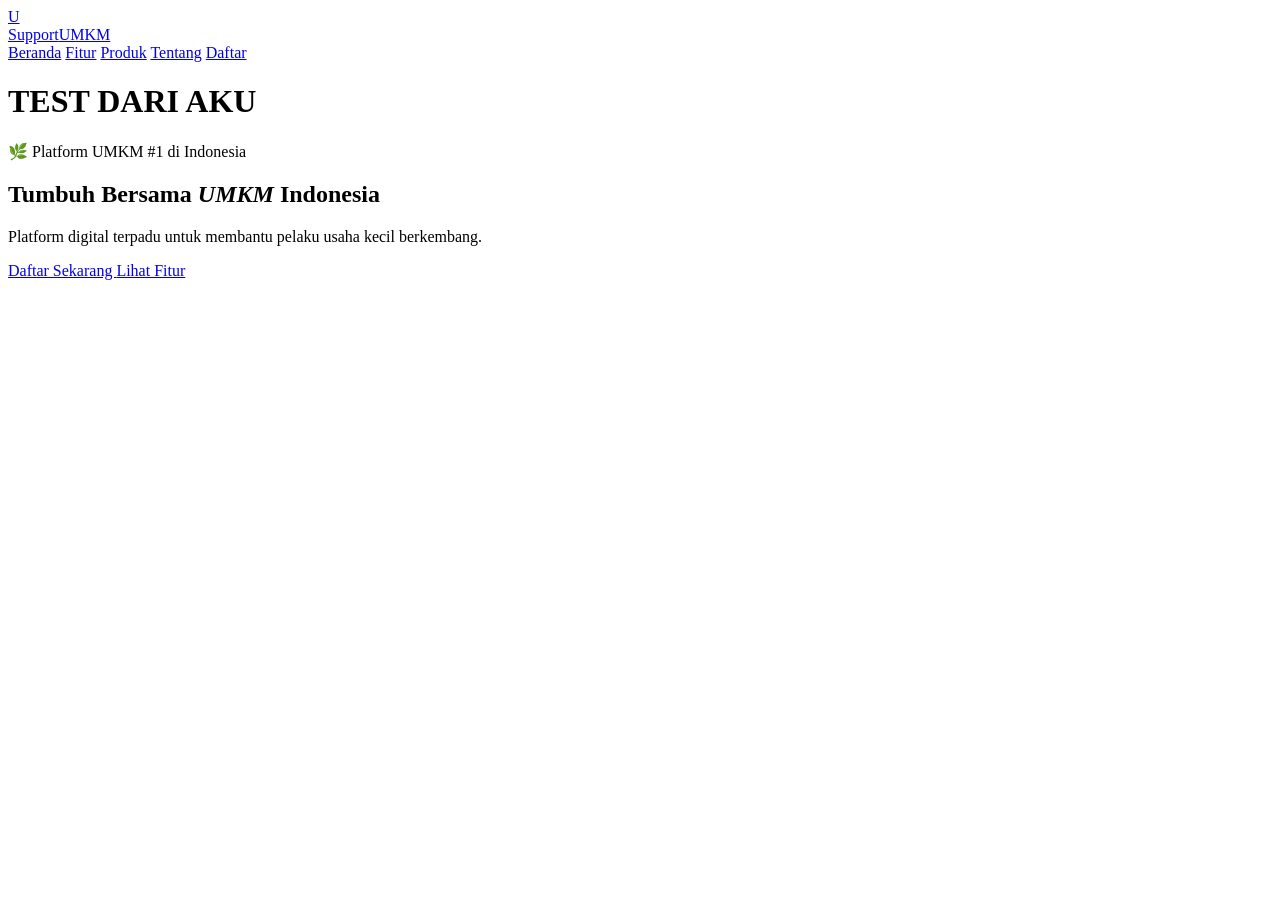
==== index.html @ 0aa4bec4 "Update halaman beranda" ====
<!DOCTYPE html>
<html lang="id">
<head>
  <meta charset="UTF-8">
  <meta name="viewport" content="width=device-width, initial-scale=1.0">
  <title>Support UMKM</title>

  <link rel="stylesheet" href="style.css">
</head>
<body>

<header id="header">
  <a href="index.html" class="logo">
    <div class="logo-mark">U</div>
    <span class="logo-text">Support<span>UMKM</span></span>
  </a>

  <nav>
    <a href="index.html">Beranda</a>
    <a href="fitur.html">Fitur</a>
    <a href="produk.html">Produk</a>
    <a href="tentang.html">Tentang</a>
    <a href="daftar.html" class="nav-cta">Daftar</a>
  </nav>
</header>
<h1>TEST DARI AKU</h1>
<section class="hero">
  <div class="hero-content">
    <div class="hero-badge">🌿 Platform UMKM #1 di Indonesia</div>

    <h1>Tumbuh Bersama <em>UMKM</em> Indonesia</h1>

    <p>
      Platform digital terpadu untuk membantu pelaku usaha kecil berkembang.
    </p>

    <div class="hero-actions">
      <a href="daftar.html" class="btn-primary">
        Daftar Sekarang
      </a>

      <a href="fitur.html" class="btn-secondary">
        Lihat Fitur
      </a>
    </div>
  </div>
</section>

<script src="script.js"></script>
</body>
</html>
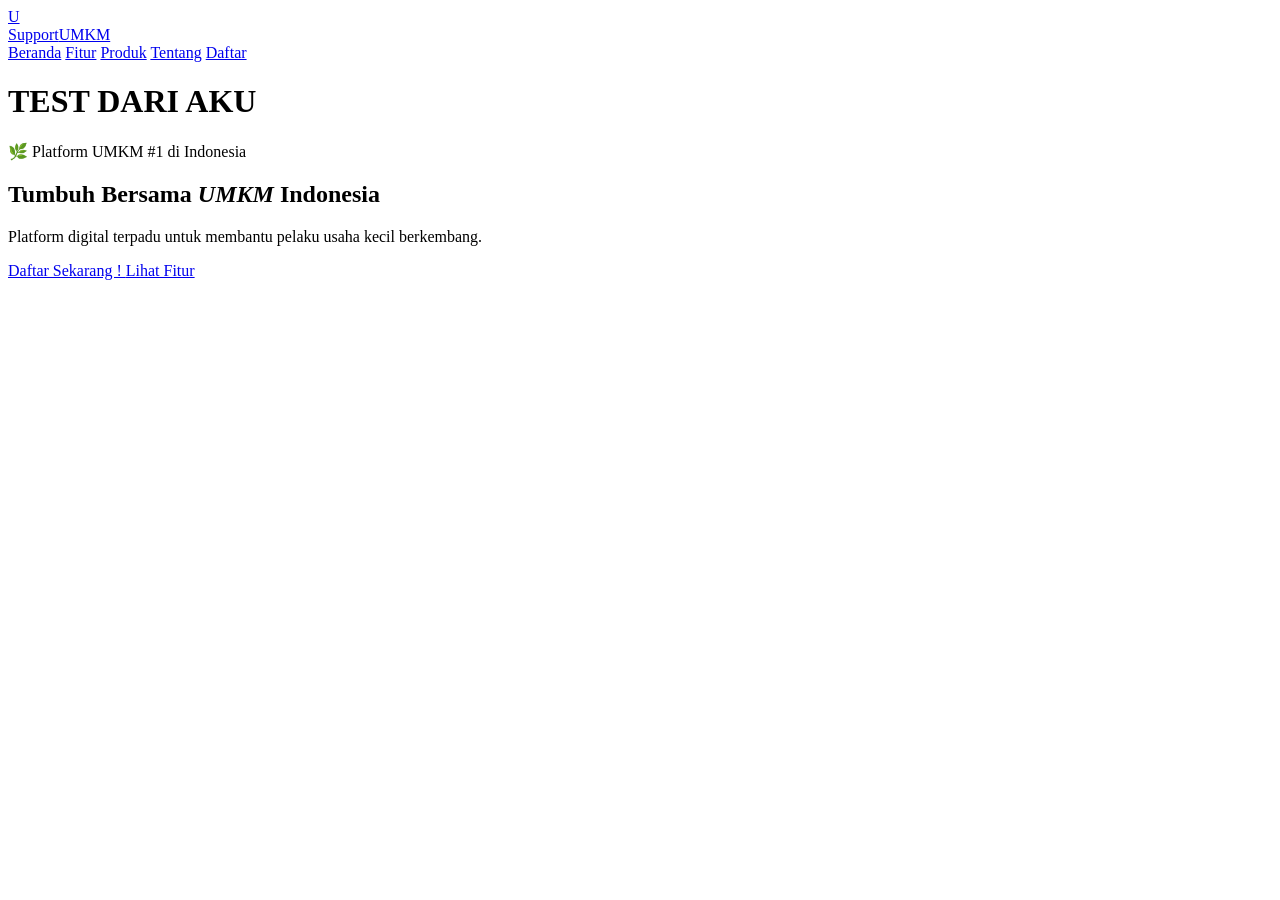
==== commit 9c729af3: "cuq" ====
--- a/index.html
+++ b/index.html
@@ -36,7 +36,7 @@
 
     <div class="hero-actions">
       <a href="daftar.html" class="btn-primary">
-        Daftar Sekarang
+        Daftar Sekarang !
       </a>
 
       <a href="fitur.html" class="btn-secondary">
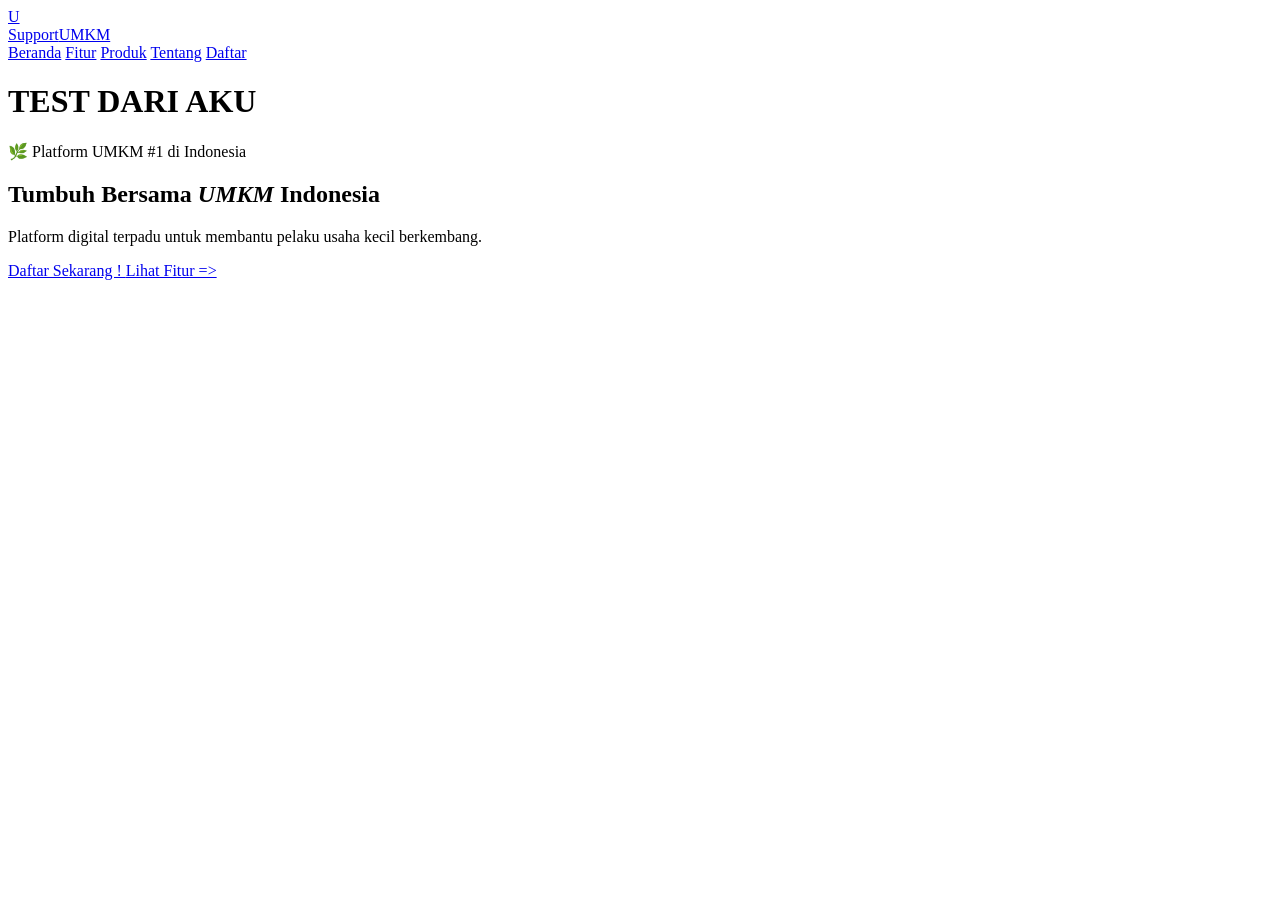
==== commit 3fe945c5: "cuqi" ====
--- a/index.html
+++ b/index.html
@@ -40,7 +40,7 @@
       </a>
 
       <a href="fitur.html" class="btn-secondary">
-        Lihat Fitur
+        Lihat Fitur =>
       </a>
     </div>
   </div>
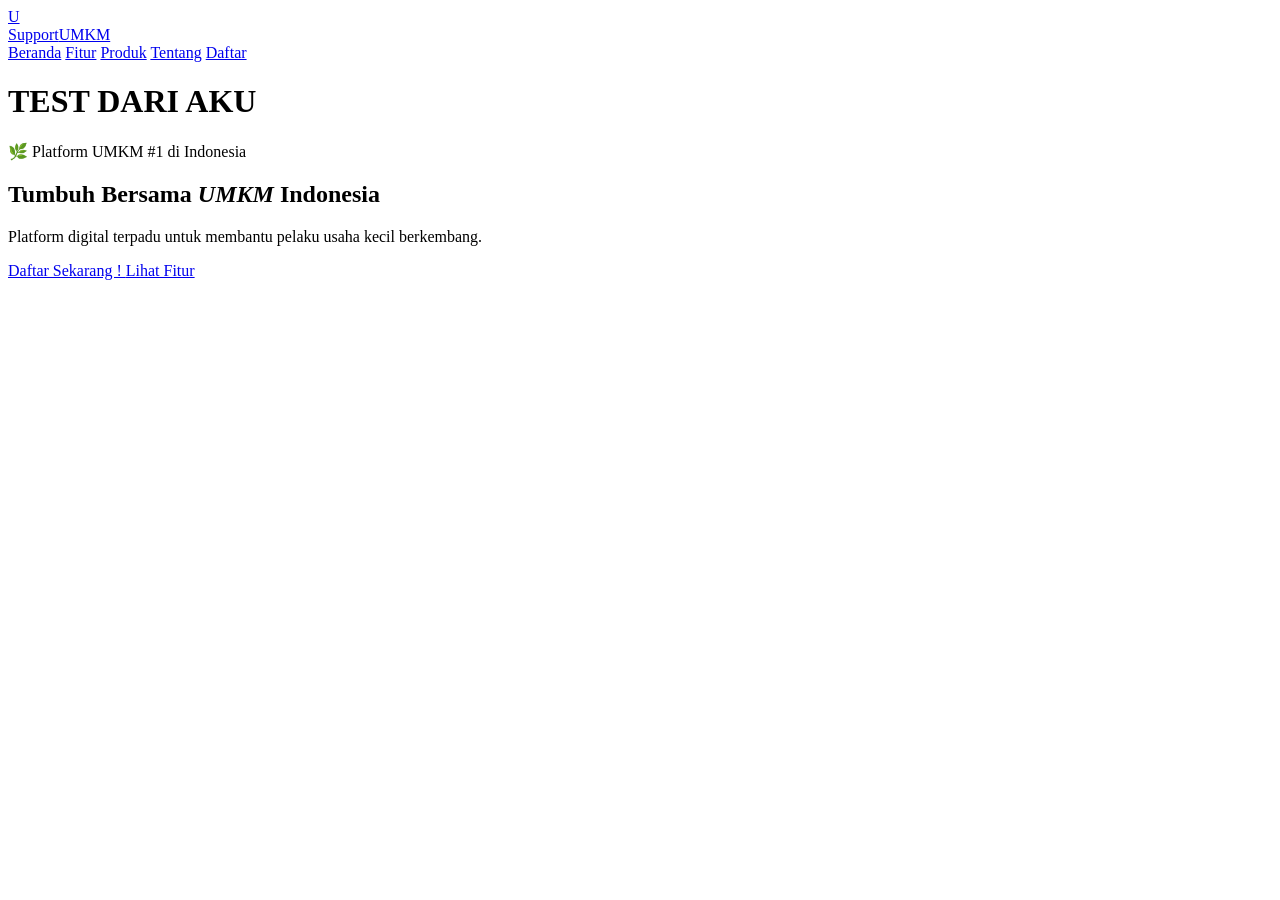
==== commit 2f3b6c50: "cuqi" ====
--- a/index.html
+++ b/index.html
@@ -40,7 +40,7 @@
       </a>
 
       <a href="fitur.html" class="btn-secondary">
-        Lihat Fitur =>
+        Lihat Fitur
       </a>
     </div>
   </div>
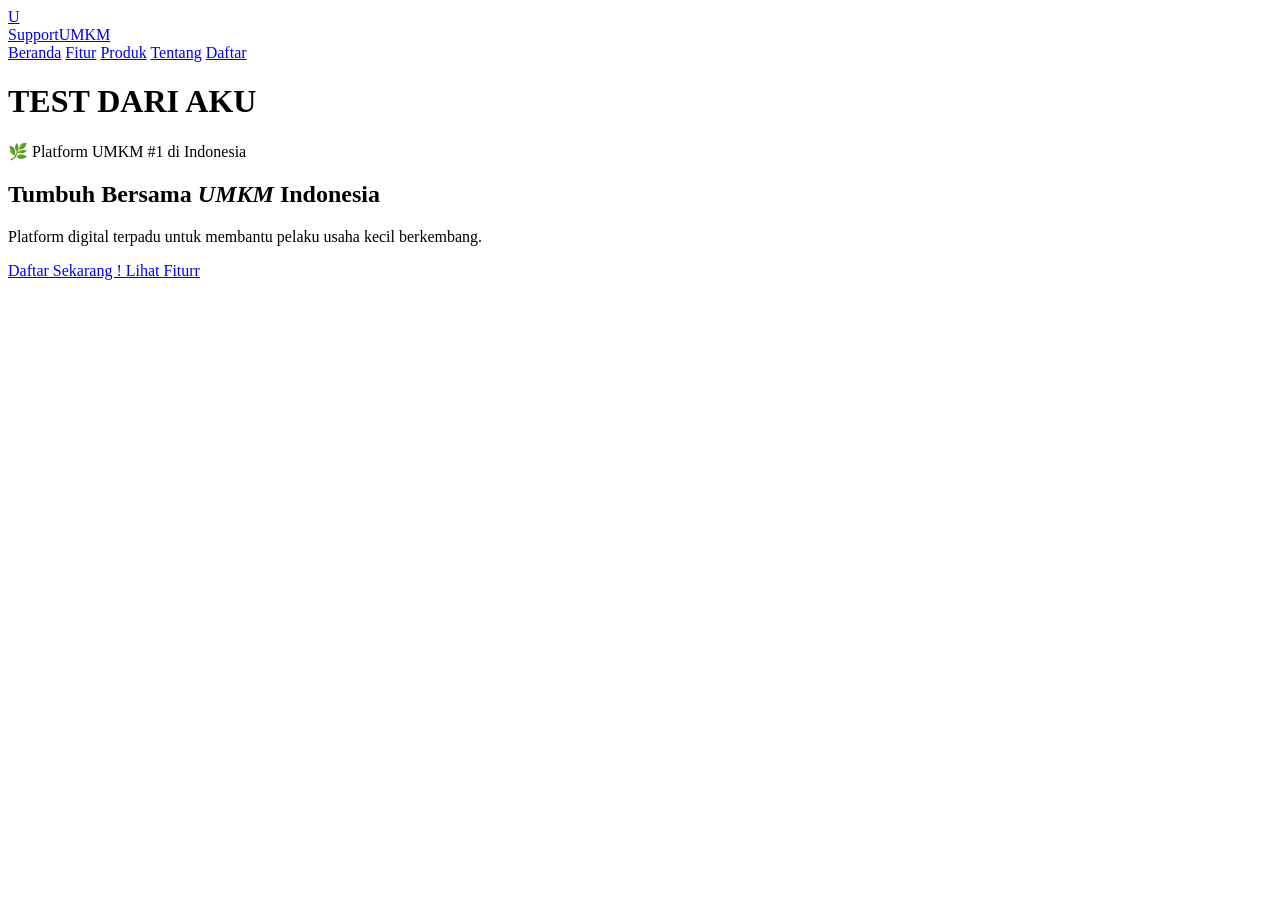
==== commit 3a3663fe: "we" ====
--- a/index.html
+++ b/index.html
@@ -40,7 +40,7 @@
       </a>
 
       <a href="fitur.html" class="btn-secondary">
-        Lihat Fitur
+        Lihat Fiturr
       </a>
     </div>
   </div>
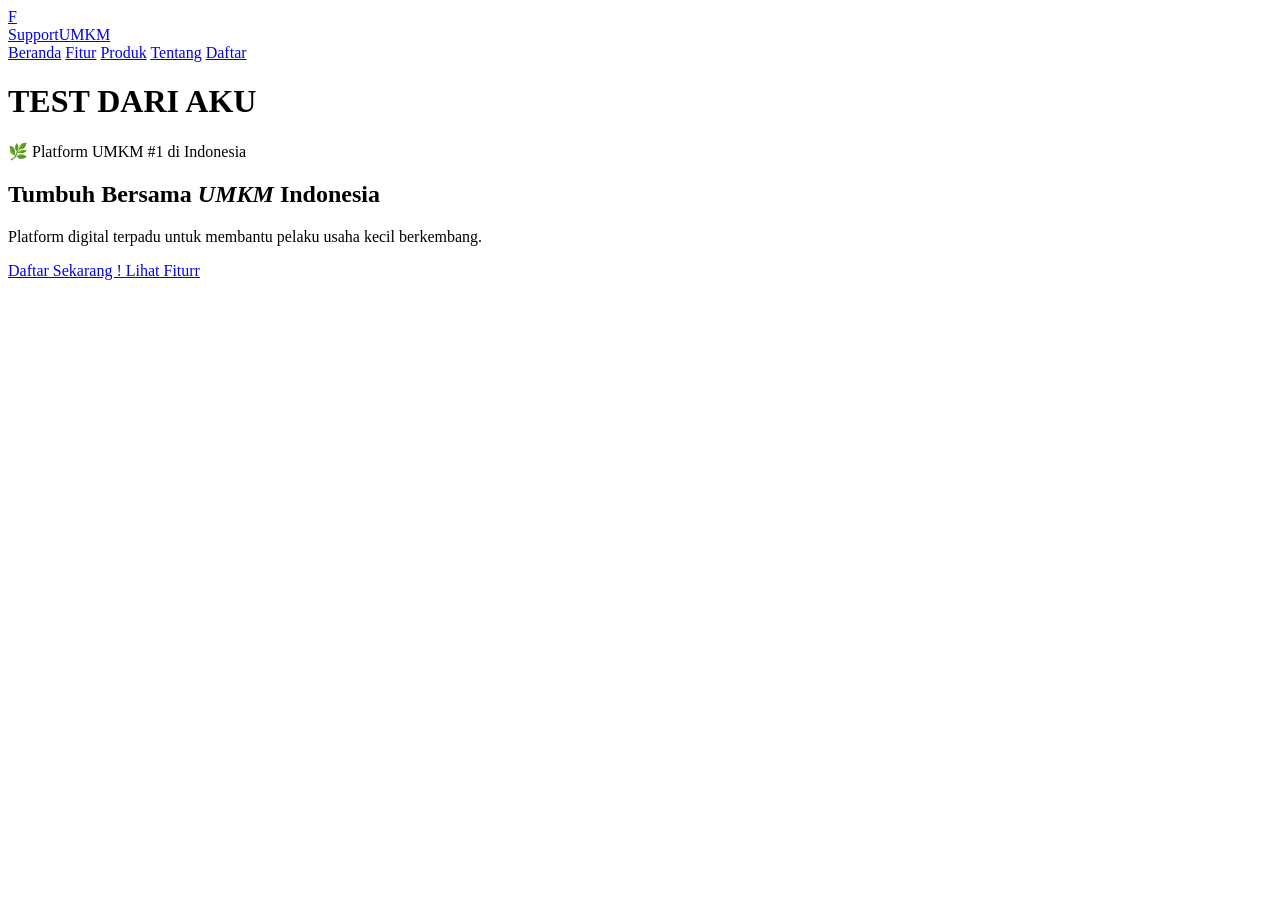
==== commit 99ee1a4c: "tes" ====
--- a/index.html
+++ b/index.html
@@ -11,7 +11,7 @@
 
 <header id="header">
   <a href="index.html" class="logo">
-    <div class="logo-mark">U</div>
+    <div class="logo-mark">F</div>
     <span class="logo-text">Support<span>UMKM</span></span>
   </a>
 
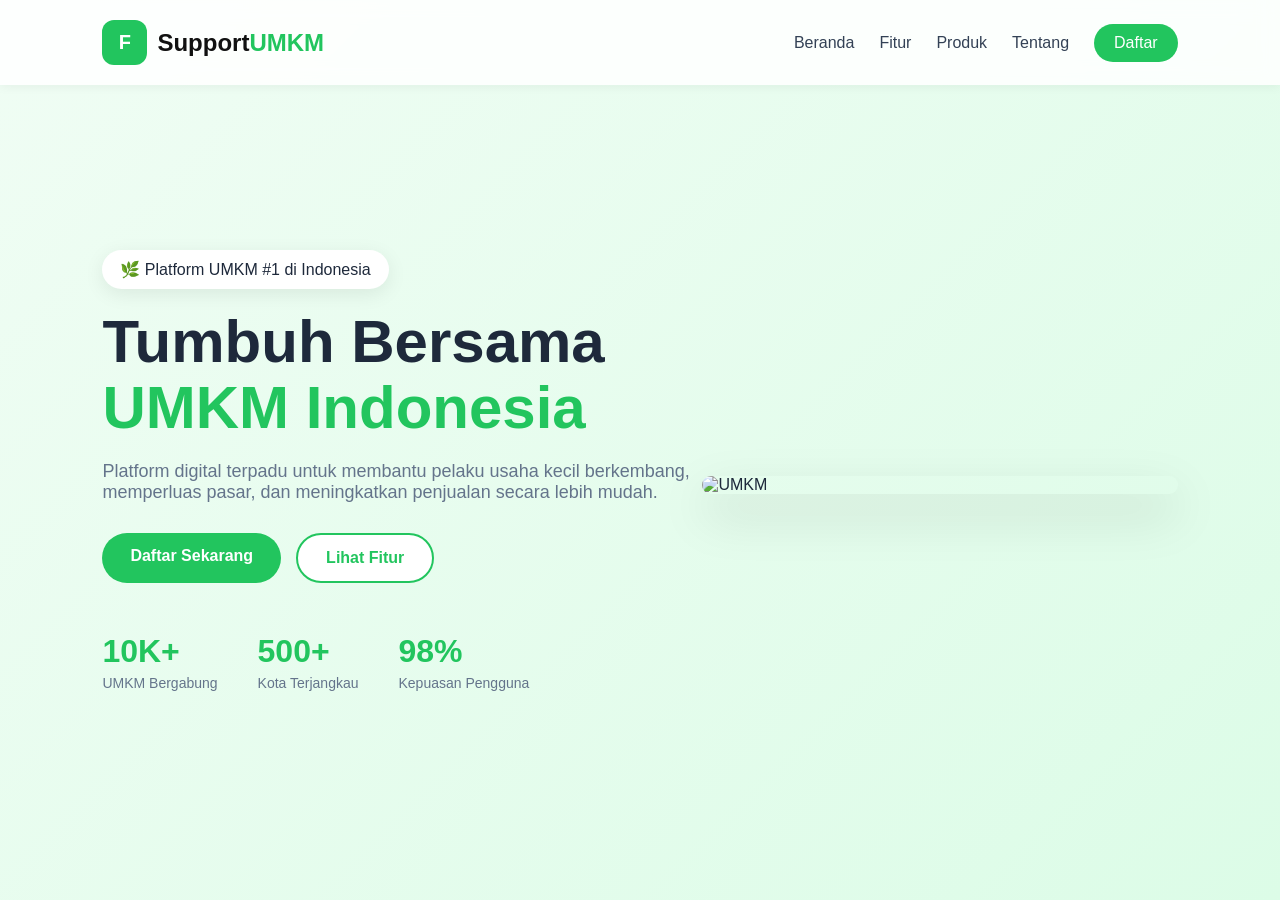
==== commit 624d8518: "desain" ====
--- a/index.html
+++ b/index.html
@@ -1,51 +1,293 @@
 <!DOCTYPE html>
 <html lang="id">
 <head>
-  <meta charset="UTF-8">
-  <meta name="viewport" content="width=device-width, initial-scale=1.0">
-  <title>Support UMKM</title>
-
-  <link rel="stylesheet" href="style.css">
+<meta charset="UTF-8">
+<meta name="viewport" content="width=device-width, initial-scale=1.0">
+<title>Support UMKM</title>
+
+<style>
+*{
+    margin:0;
+    padding:0;
+    box-sizing:border-box;
+    font-family:'Segoe UI',sans-serif;
+}
+
+body{
+    background:#f8fafc;
+    color:#1e293b;
+}
+
+/* HEADER */
+header{
+    position:fixed;
+    top:0;
+    left:0;
+    width:100%;
+    padding:20px 8%;
+    display:flex;
+    justify-content:space-between;
+    align-items:center;
+    background:rgba(255,255,255,0.85);
+    backdrop-filter:blur(10px);
+    box-shadow:0 2px 10px rgba(0,0,0,0.05);
+    z-index:1000;
+}
+
+.logo{
+    display:flex;
+    align-items:center;
+    text-decoration:none;
+    gap:10px;
+}
+
+.logo-mark{
+    width:45px;
+    height:45px;
+    border-radius:12px;
+    background:#22c55e;
+    color:white;
+    display:flex;
+    justify-content:center;
+    align-items:center;
+    font-size:20px;
+    font-weight:bold;
+}
+
+.logo-text{
+    color:#111;
+    font-size:24px;
+    font-weight:700;
+}
+
+.logo-text span{
+    color:#22c55e;
+}
+
+nav{
+    display:flex;
+    gap:25px;
+    align-items:center;
+}
+
+nav a{
+    text-decoration:none;
+    color:#334155;
+    font-weight:500;
+    transition:0.3s;
+}
+
+nav a:hover{
+    color:#22c55e;
+}
+
+.nav-cta{
+    background:#22c55e;
+    color:white;
+    padding:10px 20px;
+    border-radius:30px;
+}
+
+/* HERO */
+.hero{
+    min-height:100vh;
+    display:flex;
+    align-items:center;
+    justify-content:space-between;
+    padding:120px 8% 50px;
+    background:linear-gradient(135deg,#f0fdf4,#dcfce7);
+}
+
+.hero-content{
+    max-width:600px;
+}
+
+.hero-badge{
+    display:inline-block;
+    padding:10px 18px;
+    background:white;
+    border-radius:30px;
+    box-shadow:0 5px 20px rgba(0,0,0,0.08);
+    margin-bottom:20px;
+}
+
+.hero h1{
+    font-size:60px;
+    line-height:1.1;
+    margin-bottom:20px;
+}
+
+.hero h1 em{
+    color:#22c55e;
+    font-style:normal;
+}
+
+.hero p{
+    font-size:18px;
+    color:#64748b;
+    margin-bottom:30px;
+}
+
+.hero-actions{
+    display:flex;
+    gap:15px;
+}
+
+.btn-primary,
+.btn-secondary{
+    text-decoration:none;
+    padding:14px 28px;
+    border-radius:30px;
+    font-weight:600;
+    transition:0.3s;
+}
+
+.btn-primary{
+    background:#22c55e;
+    color:white;
+}
+
+.btn-secondary{
+    border:2px solid #22c55e;
+    color:#22c55e;
+    background:white;
+}
+
+.btn-primary:hover,
+.btn-secondary:hover{
+    transform:translateY(-3px);
+}
+
+.hero-image{
+    width:500px;
+    height:500px;
+    display:flex;
+    justify-content:center;
+    align-items:center;
+}
+
+.hero-image img{
+    width:100%;
+    border-radius:25px;
+    box-shadow:0 20px 50px rgba(0,0,0,0.15);
+}
+
+/* STATS */
+.stats{
+    display:flex;
+    gap:40px;
+    margin-top:50px;
+}
+
+.stats h3{
+    color:#22c55e;
+    font-size:32px;
+}
+
+.stats p{
+    margin-top:5px;
+    font-size:14px;
+}
+
+/* RESPONSIVE */
+@media(max-width:900px){
+
+    nav{
+        display:none;
+    }
+
+    .hero{
+        flex-direction:column;
+        text-align:center;
+        padding-top:150px;
+    }
+
+    .hero h1{
+        font-size:42px;
+    }
+
+    .hero-actions{
+        justify-content:center;
+    }
+
+    .hero-image{
+        width:100%;
+        max-width:400px;
+        margin-top:40px;
+    }
+
+    .stats{
+        justify-content:center;
+        flex-wrap:wrap;
+    }
+}
+</style>
 </head>
 <body>
 
-<header id="header">
-  <a href="index.html" class="logo">
-    <div class="logo-mark">F</div>
-    <span class="logo-text">Support<span>UMKM</span></span>
-  </a>
-
-  <nav>
-    <a href="index.html">Beranda</a>
-    <a href="fitur.html">Fitur</a>
-    <a href="produk.html">Produk</a>
-    <a href="tentang.html">Tentang</a>
-    <a href="daftar.html" class="nav-cta">Daftar</a>
-  </nav>
+<header>
+    <a href="#" class="logo">
+        <div class="logo-mark">F</div>
+        <span class="logo-text">Support<span>UMKM</span></span>
+    </a>
+
+    <nav>
+        <a href="#">Beranda</a>
+        <a href="#">Fitur</a>
+        <a href="#">Produk</a>
+        <a href="#">Tentang</a>
+        <a href="#" class="nav-cta">Daftar</a>
+    </nav>
 </header>
-<h1>TEST DARI AKU</h1>
+
 <section class="hero">
-  <div class="hero-content">
-    <div class="hero-badge">🌿 Platform UMKM #1 di Indonesia</div>
-
-    <h1>Tumbuh Bersama <em>UMKM</em> Indonesia</h1>
-
-    <p>
-      Platform digital terpadu untuk membantu pelaku usaha kecil berkembang.
-    </p>
-
-    <div class="hero-actions">
-      <a href="daftar.html" class="btn-primary">
-        Daftar Sekarang !
-      </a>
-
-      <a href="fitur.html" class="btn-secondary">
-        Lihat Fiturr
-      </a>
+
+    <div class="hero-content">
+
+        <div class="hero-badge">
+            🌿 Platform UMKM #1 di Indonesia
+        </div>
+
+        <h1>
+            Tumbuh Bersama
+            <em>UMKM Indonesia</em>
+        </h1>
+
+        <p>
+            Platform digital terpadu untuk membantu pelaku usaha kecil
+            berkembang, memperluas pasar, dan meningkatkan penjualan
+            secara lebih mudah.
+        </p>
+
+        <div class="hero-actions">
+            <a href="#" class="btn-primary">Daftar Sekarang</a>
+            <a href="#" class="btn-secondary">Lihat Fitur</a>
+        </div>
+
+        <div class="stats">
+            <div>
+                <h3>10K+</h3>
+                <p>UMKM Bergabung</p>
+            </div>
+
+            <div>
+                <h3>500+</h3>
+                <p>Kota Terjangkau</p>
+            </div>
+
+            <div>
+                <h3>98%</h3>
+                <p>Kepuasan Pengguna</p>
+            </div>
+        </div>
+
     </div>
-  </div>
+
+    <div class="hero-image">
+        <img src="https://images.unsplash.com/photo-1556740749-887f6717d7e4?w=800" alt="UMKM">
+    </div>
+
 </section>
 
-<script src="script.js"></script>
 </body>
-</html>
+</html>
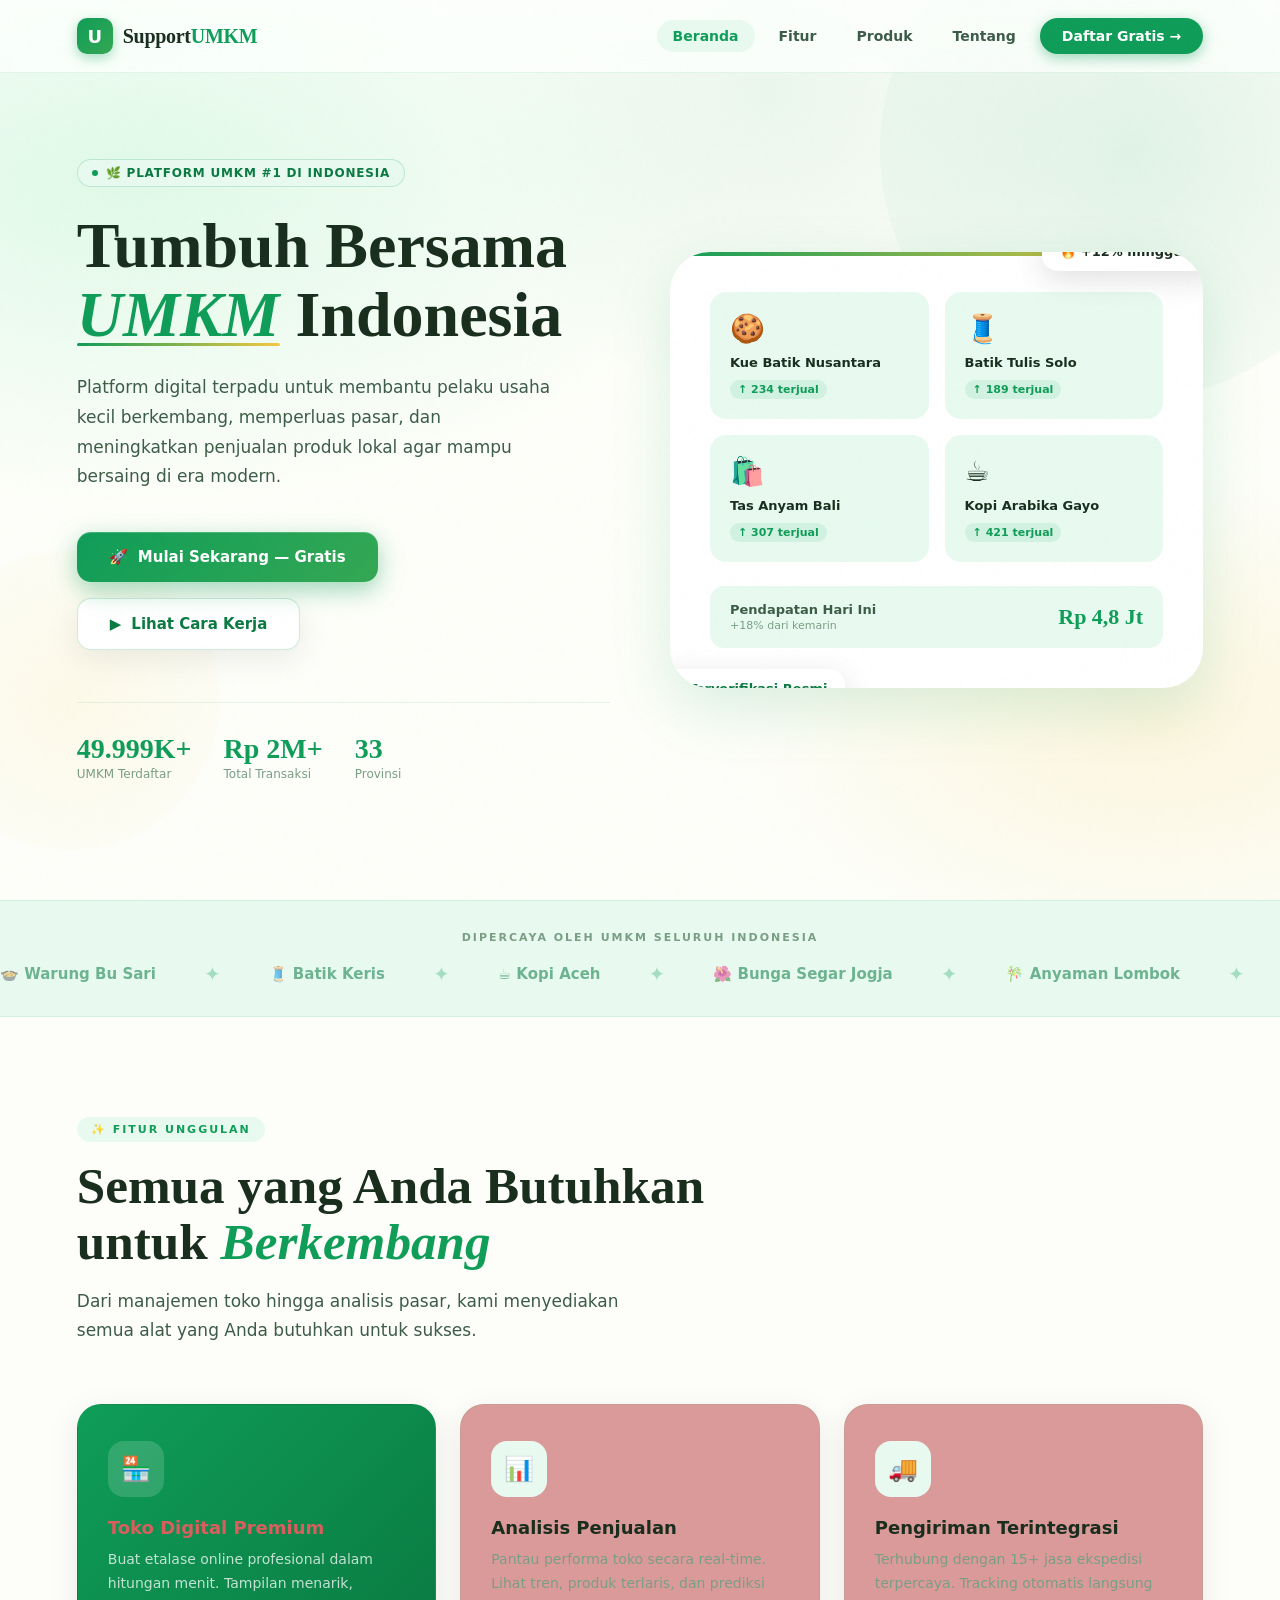
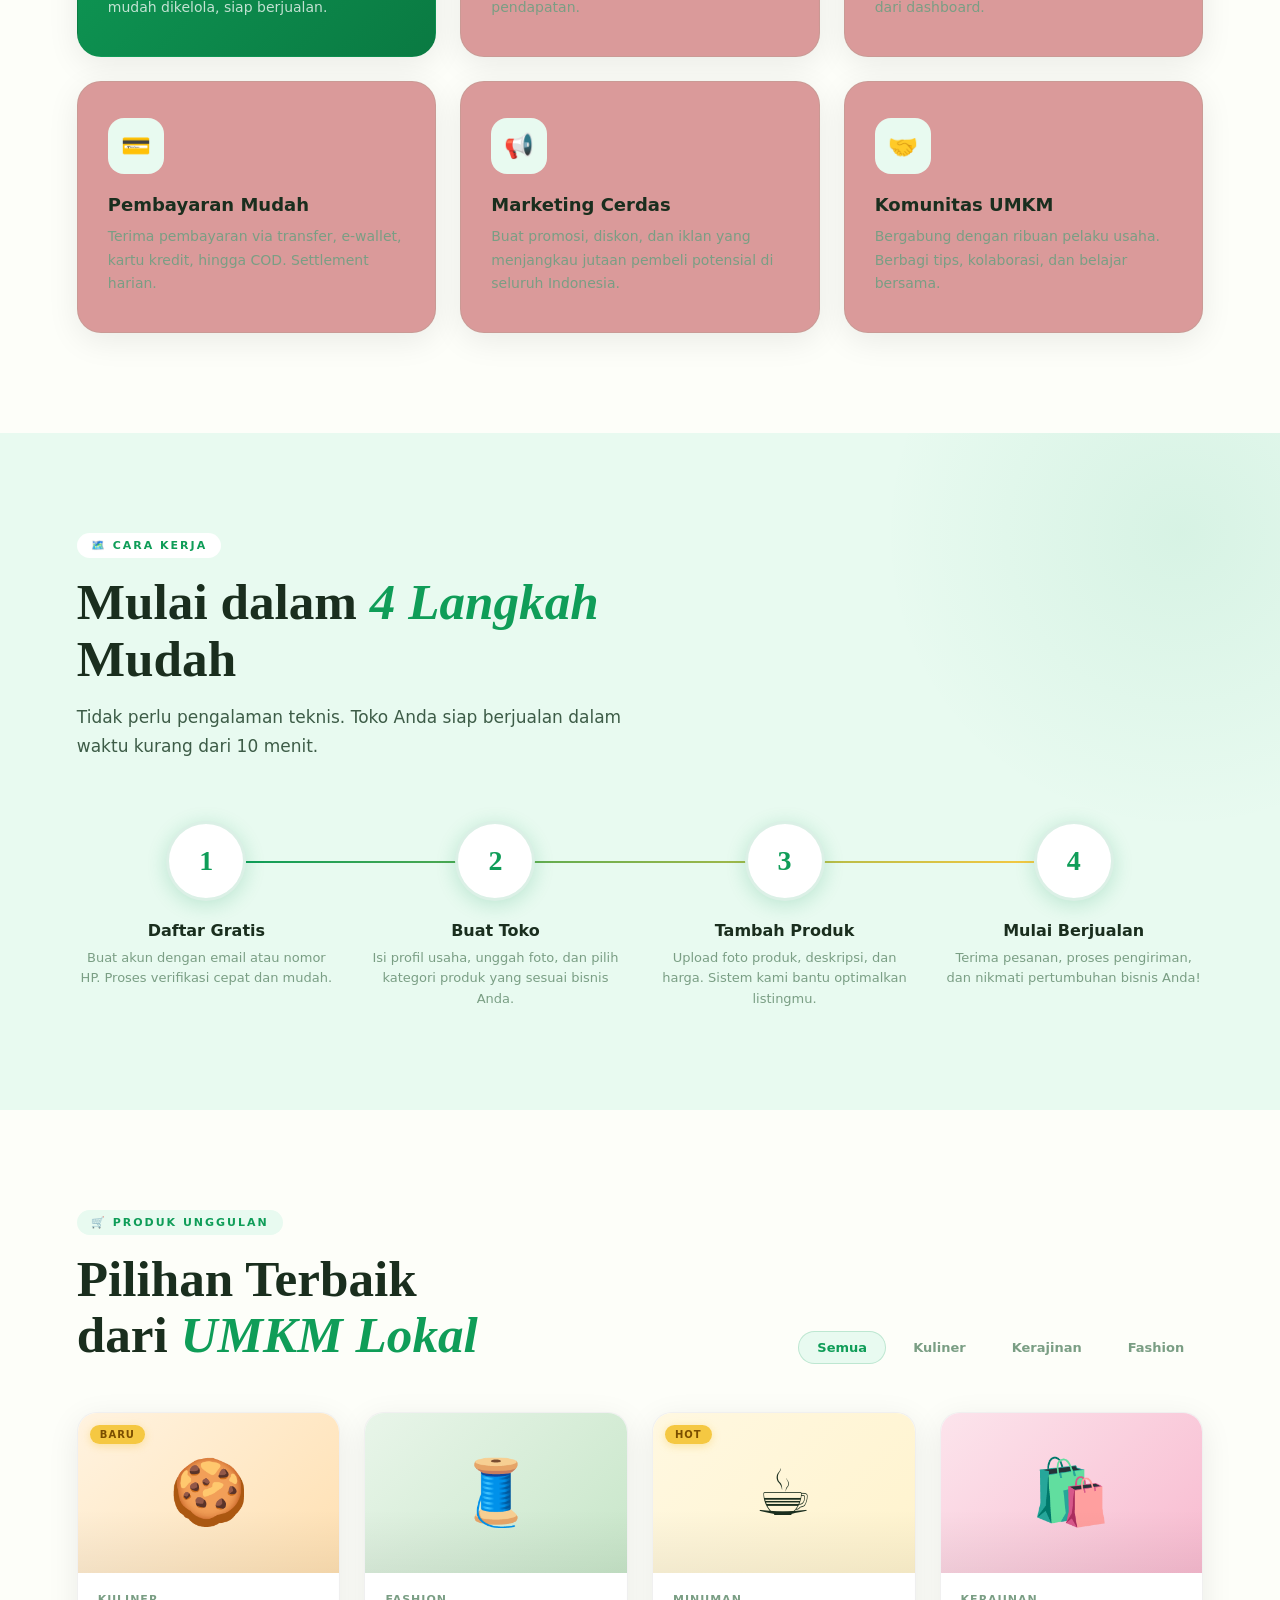
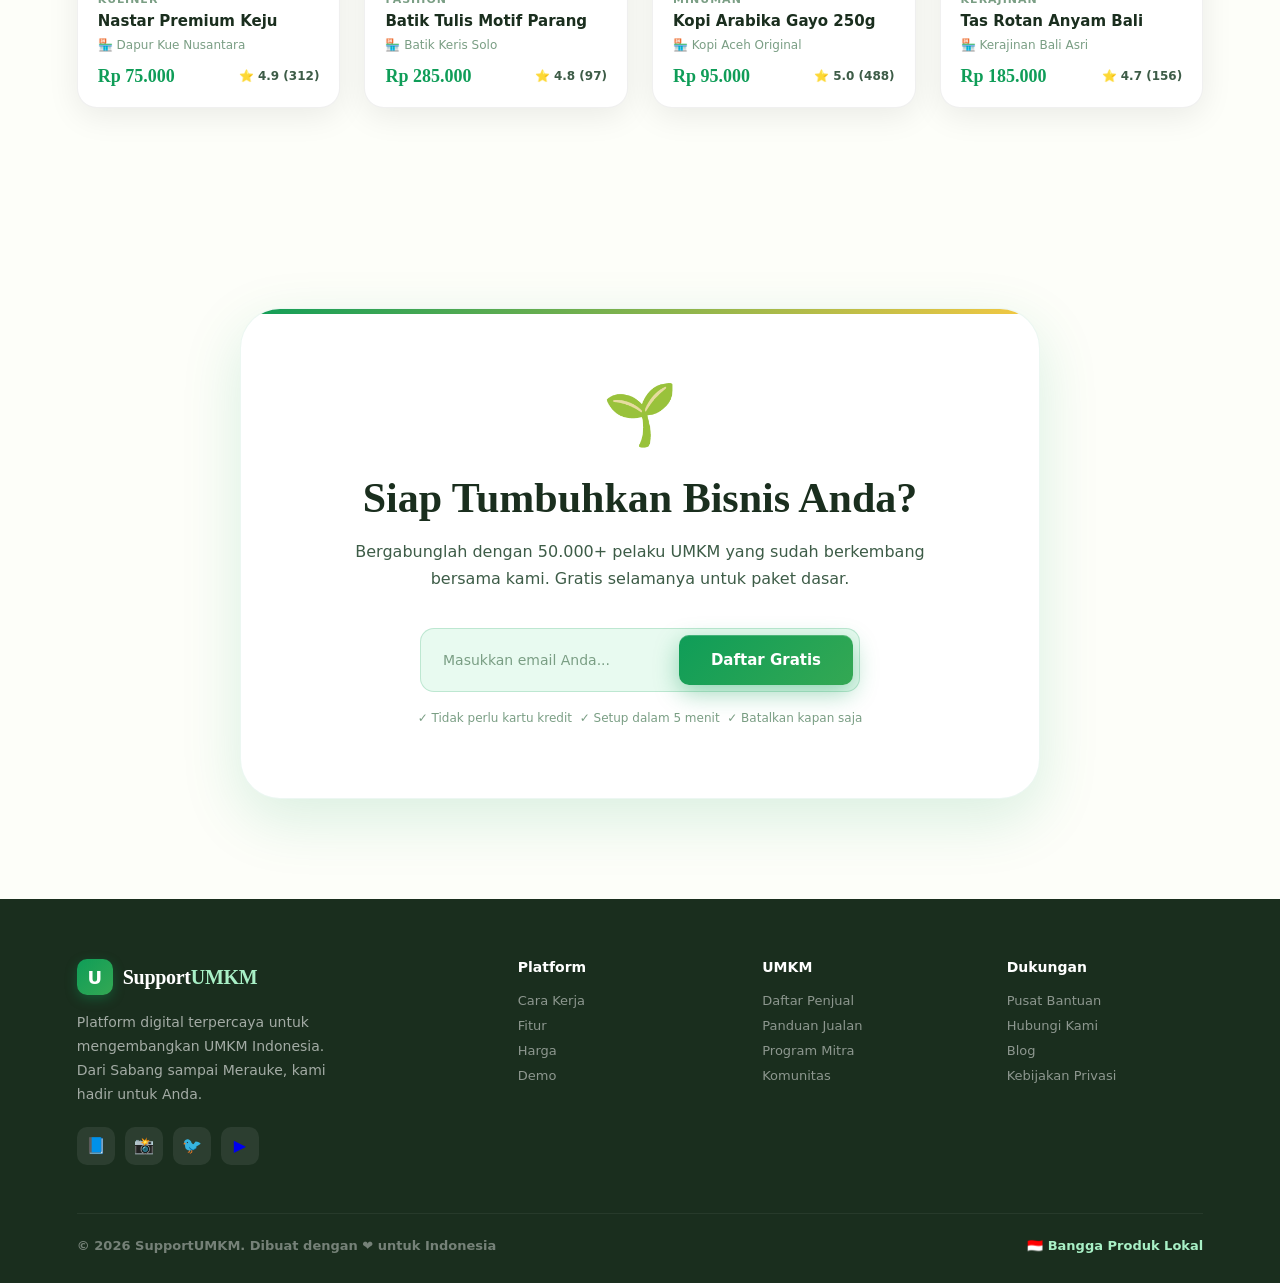
==== commit c355c47b: "tambah folder" ====
--- a/index.html
+++ b/index.html
@@ -1,293 +1,1271 @@
 <!DOCTYPE html>
 <html lang="id">
 <head>
-<meta charset="UTF-8">
-<meta name="viewport" content="width=device-width, initial-scale=1.0">
-<title>Support UMKM</title>
-
-<style>
-*{
-    margin:0;
-    padding:0;
-    box-sizing:border-box;
-    font-family:'Segoe UI',sans-serif;
-}
-
-body{
-    background:#f8fafc;
-    color:#1e293b;
-}
-
-/* HEADER */
-header{
-    position:fixed;
-    top:0;
-    left:0;
-    width:100%;
-    padding:20px 8%;
-    display:flex;
-    justify-content:space-between;
-    align-items:center;
-    background:rgba(255,255,255,0.85);
-    backdrop-filter:blur(10px);
-    box-shadow:0 2px 10px rgba(0,0,0,0.05);
-    z-index:1000;
-}
-
-.logo{
-    display:flex;
-    align-items:center;
-    text-decoration:none;
-    gap:10px;
-}
-
-.logo-mark{
-    width:45px;
-    height:45px;
-    border-radius:12px;
-    background:#22c55e;
-    color:white;
-    display:flex;
-    justify-content:center;
-    align-items:center;
-    font-size:20px;
-    font-weight:bold;
-}
-
-.logo-text{
-    color:#111;
-    font-size:24px;
-    font-weight:700;
-}
-
-.logo-text span{
-    color:#22c55e;
-}
-
-nav{
-    display:flex;
-    gap:25px;
-    align-items:center;
-}
-
-nav a{
-    text-decoration:none;
-    color:#334155;
-    font-weight:500;
-    transition:0.3s;
-}
-
-nav a:hover{
-    color:#22c55e;
-}
-
-.nav-cta{
-    background:#22c55e;
-    color:white;
-    padding:10px 20px;
-    border-radius:30px;
-}
-
-/* HERO */
-.hero{
-    min-height:100vh;
-    display:flex;
-    align-items:center;
-    justify-content:space-between;
-    padding:120px 8% 50px;
-    background:linear-gradient(135deg,#f0fdf4,#dcfce7);
-}
-
-.hero-content{
-    max-width:600px;
-}
-
-.hero-badge{
-    display:inline-block;
-    padding:10px 18px;
-    background:white;
-    border-radius:30px;
-    box-shadow:0 5px 20px rgba(0,0,0,0.08);
-    margin-bottom:20px;
-}
-
-.hero h1{
-    font-size:60px;
-    line-height:1.1;
-    margin-bottom:20px;
-}
-
-.hero h1 em{
-    color:#22c55e;
-    font-style:normal;
-}
-
-.hero p{
-    font-size:18px;
-    color:#64748b;
-    margin-bottom:30px;
-}
-
-.hero-actions{
-    display:flex;
-    gap:15px;
-}
-
-.btn-primary,
-.btn-secondary{
-    text-decoration:none;
-    padding:14px 28px;
-    border-radius:30px;
-    font-weight:600;
-    transition:0.3s;
-}
-
-.btn-primary{
-    background:#22c55e;
-    color:white;
-}
-
-.btn-secondary{
-    border:2px solid #22c55e;
-    color:#22c55e;
-    background:white;
-}
-
-.btn-primary:hover,
-.btn-secondary:hover{
-    transform:translateY(-3px);
-}
-
-.hero-image{
-    width:500px;
-    height:500px;
-    display:flex;
-    justify-content:center;
-    align-items:center;
-}
-
-.hero-image img{
-    width:100%;
-    border-radius:25px;
-    box-shadow:0 20px 50px rgba(0,0,0,0.15);
-}
-
-/* STATS */
-.stats{
-    display:flex;
-    gap:40px;
-    margin-top:50px;
-}
-
-.stats h3{
-    color:#22c55e;
-    font-size:32px;
-}
-
-.stats p{
-    margin-top:5px;
-    font-size:14px;
-}
-
-/* RESPONSIVE */
-@media(max-width:900px){
-
-    nav{
-        display:none;
-    }
-
-    .hero{
-        flex-direction:column;
-        text-align:center;
-        padding-top:150px;
-    }
-
-    .hero h1{
-        font-size:42px;
-    }
-
-    .hero-actions{
-        justify-content:center;
-    }
-
-    .hero-image{
-        width:100%;
-        max-width:400px;
-        margin-top:40px;
-    }
-
-    .stats{
-        justify-content:center;
-        flex-wrap:wrap;
-    }
-}
-</style>
+  <meta charset="UTF-8" />
+  <meta name="viewport" content="width=device-width, initial-scale=1.0"/>
+  <title>Support UMKM Indonesia</title>
+  <style>
+    :root {
+      --green-deep:    #0a7a42;
+      --green-main:    #0f9d58;
+      --green-mid:     #34a853;
+      --green-light:   #a8f0c6;
+      --green-pale:    #e8faf0;
+      --gold:          #f5c842;
+      --gold-light:    #fff3b0;
+      --warm-white:    #fdfef9;
+      --text-dark:     #1a2e1e;
+      --text-mid:      #3d5c47;
+      --text-light:    #7a9e84;
+      --shadow-green:  0 20px 60px rgba(15,157,88,0.15);
+      --shadow-soft:   0 8px 32px rgba(0,0,0,0.08);
+      --radius-lg:     24px;
+      --radius-xl:     40px;
+    }
+
+    *, *::before, *::after {
+      margin: 0; padding: 0;
+      box-sizing: border-box;
+    }
+
+    html { scroll-behavior: smooth; }
+
+    body {
+      font-family: -apple-system, BlinkMacSystemFont, 'Segoe UI', system-ui, sans-serif;
+      background: var(--warm-white);
+      color: var(--text-dark);
+      overflow-x: hidden;
+    }
+
+    /* ─── SCROLLBAR ─── */
+    ::-webkit-scrollbar { width: 6px; }
+    ::-webkit-scrollbar-track { background: var(--green-pale); }
+    ::-webkit-scrollbar-thumb { background: var(--green-main); border-radius: 99px; }
+
+    /* ─── NOISE TEXTURE OVERLAY ─── */
+    body::before {
+      content: '';
+      position: fixed; inset: 0;
+      background-image: url("data:image/svg+xml,%3Csvg viewBox='0 0 200 200' xmlns='http://www.w3.org/2000/svg'%3E%3Cfilter id='n'%3E%3CfeTurbulence type='fractalNoise' baseFrequency='0.75' numOctaves='4' stitchTiles='stitch'/%3E%3C/filter%3E%3Crect width='100%25' height='100%25' filter='url(%23n)' opacity='0.03'/%3E%3C/svg%3E");
+      pointer-events: none; z-index: 1000; opacity: 0.4;
+    }
+
+    /* ══════════════════════════════════
+       HEADER / NAV
+    ══════════════════════════════════ */
+    header {
+      position: fixed; top: 0; left: 0; right: 0; z-index: 900;
+      padding: 18px 6%;
+      display: flex; justify-content: space-between; align-items: center;
+      background: rgba(255,255,255,0.75);
+      backdrop-filter: blur(20px) saturate(180%);
+      -webkit-backdrop-filter: blur(20px) saturate(180%);
+      border-bottom: 1px solid rgba(15,157,88,0.1);
+      transition: all 0.4s cubic-bezier(0.23,1,0.32,1);
+    }
+
+    header.scrolled {
+      padding: 12px 6%;
+      background: rgba(255,255,255,0.92);
+      box-shadow: 0 4px 30px rgba(0,0,0,0.06);
+    }
+
+    .logo {
+      display: flex; align-items: center; gap: 10px;
+      text-decoration: none;
+    }
+
+    .logo-mark {
+      width: 36px; height: 36px;
+      background: linear-gradient(135deg, var(--green-main), var(--green-mid));
+      border-radius: 10px;
+      display: flex; align-items: center; justify-content: center;
+      font-size: 18px; font-weight: 800; color: white;
+      box-shadow: 0 4px 12px rgba(15,157,88,0.35);
+      transition: transform 0.3s cubic-bezier(0.34,1.56,0.64,1);
+    }
+    .logo:hover .logo-mark { transform: rotate(-8deg) scale(1.1); }
+
+    .logo-text {
+      font-family: Georgia, 'Times New Roman', serif;
+      font-size: 20px; font-weight: 700;
+      color: var(--text-dark);
+      letter-spacing: -0.3px;
+    }
+    .logo-text span { color: var(--green-main); }
+
+    nav {
+      display: flex; align-items: center; gap: 8px;
+    }
+
+    nav a {
+      color: var(--text-mid);
+      text-decoration: none;
+      font-size: 14px; font-weight: 600;
+      padding: 8px 16px;
+      border-radius: 99px;
+      transition: all 0.25s ease;
+      position: relative;
+    }
+    nav a:hover {
+      color: var(--green-main);
+      background: var(--green-pale);
+    }
+    nav a.active { color: var(--green-main); background: var(--green-pale); }
+
+    .nav-cta {
+      background: var(--green-main) !important;
+      color: white !important;
+      padding: 10px 22px !important;
+      box-shadow: 0 4px 14px rgba(15,157,88,0.4);
+      transition: all 0.3s cubic-bezier(0.34,1.56,0.64,1) !important;
+    }
+    .nav-cta:hover {
+      transform: translateY(-2px) scale(1.03);
+      box-shadow: 0 8px 24px rgba(15,157,88,0.45) !important;
+      background: var(--green-deep) !important;
+    }
+
+    /* ══════════════════════════════════
+       HERO SECTION
+    ══════════════════════════════════ */
+    .hero {
+      min-height: 100vh;
+      padding: 120px 6% 80px;
+      display: grid;
+      grid-template-columns: 1fr 1fr;
+      align-items: center;
+      gap: 60px;
+      position: relative;
+      overflow: hidden;
+    }
+
+    /* Mesh gradient background */
+    .hero::before {
+      content: '';
+      position: absolute; inset: 0;
+      background:
+        radial-gradient(ellipse 80% 60% at 10% 20%, rgba(168,240,198,0.35) 0%, transparent 60%),
+        radial-gradient(ellipse 60% 50% at 90% 80%, rgba(245,200,66,0.15) 0%, transparent 55%),
+        radial-gradient(ellipse 50% 70% at 60% 10%, rgba(15,157,88,0.08) 0%, transparent 50%);
+      z-index: 0;
+    }
+
+    /* Decorative circles */
+    .hero-deco {
+      position: absolute;
+      border-radius: 50%;
+      opacity: 0.12;
+      animation: floatDeco 8s ease-in-out infinite;
+    }
+    .hero-deco-1 {
+      width: 500px; height: 500px;
+      background: radial-gradient(circle, var(--green-main), transparent);
+      top: -100px; right: -100px;
+      animation-delay: 0s;
+    }
+    .hero-deco-2 {
+      width: 300px; height: 300px;
+      background: radial-gradient(circle, var(--gold), transparent);
+      bottom: 50px; left: -80px;
+      animation-delay: 3s; opacity: 0.09;
+    }
+    @keyframes floatDeco {
+      0%,100% { transform: translateY(0) scale(1); }
+      50%      { transform: translateY(-30px) scale(1.05); }
+    }
+
+    .hero-content { position: relative; z-index: 2; }
+
+    .hero-badge {
+      display: inline-flex; align-items: center; gap: 8px;
+      background: var(--green-pale);
+      border: 1px solid rgba(15,157,88,0.2);
+      color: var(--green-deep);
+      font-size: 12px; font-weight: 700;
+      letter-spacing: 0.8px; text-transform: uppercase;
+      padding: 6px 14px; border-radius: 99px;
+      margin-bottom: 24px;
+      animation: fadeSlideUp 0.8s cubic-bezier(0.23,1,0.32,1) both;
+    }
+    .hero-badge::before {
+      content: '';
+      width: 6px; height: 6px;
+      background: var(--green-main);
+      border-radius: 50%;
+      animation: pulse 2s ease-in-out infinite;
+    }
+    @keyframes pulse {
+      0%,100% { transform: scale(1); opacity: 1; }
+      50%      { transform: scale(1.5); opacity: 0.6; }
+    }
+
+    .hero h1 {
+      font-family: Georgia, 'Times New Roman', serif;
+      font-size: clamp(42px, 5vw, 68px);
+      line-height: 1.08;
+      font-weight: 700;
+      color: var(--text-dark);
+      margin-bottom: 24px;
+      animation: fadeSlideUp 0.8s cubic-bezier(0.23,1,0.32,1) 0.1s both;
+    }
+    .hero h1 em {
+      font-style: italic;
+      color: var(--green-main);
+      position: relative;
+    }
+    .hero h1 em::after {
+      content: '';
+      position: absolute;
+      bottom: 4px; left: 0; right: 0;
+      height: 3px;
+      background: linear-gradient(90deg, var(--green-main), var(--gold));
+      border-radius: 99px;
+      transform: scaleX(0);
+      transform-origin: left;
+      animation: lineGrow 0.6s cubic-bezier(0.23,1,0.32,1) 0.9s both;
+    }
+    @keyframes lineGrow {
+      to { transform: scaleX(1); }
+    }
+
+    .hero p {
+      font-size: 17px;
+      line-height: 1.75;
+      color: var(--text-mid);
+      max-width: 480px;
+      margin-bottom: 40px;
+      animation: fadeSlideUp 0.8s cubic-bezier(0.23,1,0.32,1) 0.2s both;
+    }
+
+    .hero-actions {
+      display: flex; gap: 16px; flex-wrap: wrap;
+      animation: fadeSlideUp 0.8s cubic-bezier(0.23,1,0.32,1) 0.3s both;
+    }
+
+    .btn-primary {
+      display: inline-flex; align-items: center; gap: 10px;
+      padding: 16px 32px;
+      background: linear-gradient(135deg, var(--green-main), var(--green-mid));
+      color: white;
+      text-decoration: none;
+      border-radius: 14px;
+      font-weight: 700; font-size: 15px;
+      box-shadow: 0 8px 24px rgba(15,157,88,0.4), 0 1px 0 rgba(255,255,255,0.2) inset;
+      transition: all 0.35s cubic-bezier(0.34,1.56,0.64,1);
+      position: relative; overflow: hidden;
+    }
+    .btn-primary::before {
+      content: '';
+      position: absolute; inset: 0;
+      background: linear-gradient(135deg, rgba(255,255,255,0.15), transparent);
+      opacity: 0;
+      transition: opacity 0.3s;
+    }
+    .btn-primary:hover {
+      transform: translateY(-3px) scale(1.02);
+      box-shadow: 0 14px 32px rgba(15,157,88,0.45);
+    }
+    .btn-primary:hover::before { opacity: 1; }
+
+    .btn-secondary {
+      display: inline-flex; align-items: center; gap: 10px;
+      padding: 16px 32px;
+      background: white;
+      color: var(--green-deep);
+      text-decoration: none;
+      border-radius: 14px;
+      font-weight: 700; font-size: 15px;
+      border: 1.5px solid rgba(15,157,88,0.2);
+      box-shadow: var(--shadow-soft);
+      transition: all 0.35s cubic-bezier(0.34,1.56,0.64,1);
+    }
+    .btn-secondary:hover {
+      transform: translateY(-3px);
+      border-color: var(--green-main);
+      box-shadow: 0 10px 28px rgba(15,157,88,0.15);
+    }
+
+    /* Hero stats */
+    .hero-stats {
+      display: flex; gap: 32px; margin-top: 52px;
+      padding-top: 32px;
+      border-top: 1px solid rgba(15,157,88,0.1);
+      animation: fadeSlideUp 0.8s cubic-bezier(0.23,1,0.32,1) 0.45s both;
+    }
+    .stat-item { display: flex; flex-direction: column; gap: 4px; }
+    .stat-num {
+      font-family: Georgia, 'Times New Roman', serif;
+      font-size: 28px; font-weight: 700;
+      color: var(--green-main);
+      line-height: 1;
+    }
+    .stat-label { font-size: 12px; color: var(--text-light); font-weight: 500; }
+
+    /* Hero visual */
+    .hero-visual {
+      position: relative; z-index: 2;
+      animation: fadeSlideRight 1s cubic-bezier(0.23,1,0.32,1) 0.2s both;
+    }
+
+    .hero-card-main {
+      background: white;
+      border-radius: var(--radius-xl);
+      padding: 40px;
+      box-shadow: var(--shadow-green), 0 1px 0 rgba(255,255,255,0.8) inset;
+      position: relative;
+      overflow: hidden;
+    }
+    .hero-card-main::before {
+      content: '';
+      position: absolute; top: 0; left: 0; right: 0; height: 4px;
+      background: linear-gradient(90deg, var(--green-main), var(--gold));
+    }
+
+    .product-grid {
+      display: grid; grid-template-columns: 1fr 1fr; gap: 16px;
+      margin-bottom: 24px;
+    }
+    .product-item {
+      background: var(--green-pale);
+      border-radius: 16px; padding: 20px;
+      display: flex; flex-direction: column; gap: 10px;
+      transition: transform 0.3s cubic-bezier(0.34,1.56,0.64,1);
+    }
+    .product-item:hover { transform: scale(1.03); }
+    .product-emoji { font-size: 28px; }
+    .product-name { font-size: 13px; font-weight: 700; color: var(--text-dark); }
+    .product-sales {
+      font-size: 11px; color: var(--green-main); font-weight: 600;
+      background: rgba(15,157,88,0.1); padding: 3px 8px; border-radius: 99px;
+      width: fit-content;
+    }
+
+    .card-footer {
+      display: flex; align-items: center; justify-content: space-between;
+      background: var(--green-pale);
+      border-radius: 14px; padding: 16px 20px;
+    }
+    .card-footer-label { font-size: 13px; color: var(--text-mid); font-weight: 600; }
+    .card-footer-num {
+      font-family: Georgia, 'Times New Roman', serif;
+      font-size: 22px; font-weight: 700; color: var(--green-main);
+    }
+
+    /* Floating badge */
+    .float-badge {
+      position: absolute;
+      background: white;
+      border-radius: 16px;
+      padding: 12px 18px;
+      box-shadow: 0 8px 30px rgba(0,0,0,0.12);
+      font-size: 13px; font-weight: 700;
+      display: flex; align-items: center; gap: 8px;
+      animation: floatBadge 4s ease-in-out infinite;
+      white-space: nowrap;
+    }
+    .float-badge-1 { top: -20px; right: -20px; animation-delay: 0s; }
+    .float-badge-2 { bottom: -20px; left: -20px; animation-delay: 2s; color: var(--green-deep); }
+    @keyframes floatBadge {
+      0%,100% { transform: translateY(0); }
+      50%      { transform: translateY(-8px); }
+    }
+
+    /* ══════════════════════════════════
+       TRUSTED BRANDS TICKER
+    ══════════════════════════════════ */
+    .ticker-section {
+      padding: 30px 0;
+      background: var(--green-pale);
+      border-top: 1px solid rgba(15,157,88,0.1);
+      border-bottom: 1px solid rgba(15,157,88,0.1);
+      overflow: hidden;
+    }
+    .ticker-label {
+      text-align: center;
+      font-size: 11px; font-weight: 700; letter-spacing: 2px; text-transform: uppercase;
+      color: var(--text-light); margin-bottom: 18px;
+    }
+    .ticker-track { display: flex; gap: 0; }
+    .ticker-inner {
+      display: flex; gap: 48px; align-items: center;
+      animation: ticker 25s linear infinite;
+      padding-right: 48px;
+      white-space: nowrap;
+    }
+    @keyframes ticker {
+      from { transform: translateX(0); }
+      to   { transform: translateX(-50%); }
+    }
+    .ticker-item {
+      font-weight: 700; font-size: 15px;
+      color: var(--green-deep); opacity: 0.55;
+      transition: opacity 0.3s;
+    }
+    .ticker-item:hover { opacity: 1; }
+    .ticker-sep { color: var(--green-main); opacity: 0.3; font-size: 20px; }
+
+    /* ══════════════════════════════════
+       FEATURES SECTION
+    ══════════════════════════════════ */
+    .section {
+      padding: 100px 6%;
+    }
+
+    .section-tag {
+      display: inline-block;
+      font-size: 11px; font-weight: 800; letter-spacing: 2px; text-transform: uppercase;
+      color: var(--green-main); background: var(--green-pale);
+      padding: 6px 14px; border-radius: 99px;
+      margin-bottom: 16px;
+    }
+
+    .section-title {
+      font-family: Georgia, 'Times New Roman', serif;
+      font-size: clamp(32px, 4vw, 52px);
+      font-weight: 700; line-height: 1.1;
+      color: var(--text-dark); margin-bottom: 16px;
+    }
+    .section-title em { font-style: italic; color: var(--green-main); }
+
+    .section-sub {
+      font-size: 17px; color: var(--text-mid); line-height: 1.7;
+      max-width: 560px; margin-bottom: 60px;
+    }
+
+    .features-grid {
+      display: grid;
+      grid-template-columns: repeat(3, 1fr);
+      gap: 24px;
+    }
+
+    .feature-card {
+      background: rgb(218, 154, 154);
+      border-radius: var(--radius-lg);
+      padding: 36px 30px;
+      border: 1px solid rgba(15,157,88,0.08);
+      box-shadow: var(--shadow-soft);
+      transition: all 0.4s cubic-bezier(0.23,1,0.32,1);
+      position: relative; overflow: hidden;
+      opacity: 0; transform: translateY(30px);
+    }
+    .feature-card.visible {
+      opacity: 1; transform: translateY(0);
+    }
+    .feature-card::after {
+      content: '';
+      position: absolute; top: 0; left: 0; right: 0; height: 3px;
+      background: linear-gradient(90deg, var(--green-main), var(--gold));
+      transform: scaleX(0); transform-origin: left;
+      transition: transform 0.4s cubic-bezier(0.23,1,0.32,1);
+    }
+    .feature-card:hover {
+      transform: translateY(-8px);
+      box-shadow: var(--shadow-green);
+      border-color: rgba(15,157,88,0.15);
+    }
+    .feature-card:hover::after { transform: scaleX(1); }
+
+    .feature-icon {
+      width: 56px; height: 56px;
+      background: var(--green-pale);
+      border-radius: 16px;
+      display: flex; align-items: center; justify-content: center;
+      font-size: 24px; margin-bottom: 20px;
+      transition: transform 0.4s cubic-bezier(0.34,1.56,0.64,1);
+    }
+    .feature-card:hover .feature-icon { transform: scale(1.15) rotate(-5deg); }
+
+    .feature-card h4 {
+      font-size: 18px; font-weight: 700;
+      color: var(--text-dark); margin-bottom: 10px;
+    }
+    .feature-card p {
+      font-size: 14px; color: var(--text-light); line-height: 1.7;
+    }
+
+    .feature-card.featured {
+      background: linear-gradient(135deg, var(--green-main), var(--green-deep));
+      border-color: transparent;
+      color: white;
+    }
+    .feature-card.featured .feature-icon {
+      background: rgba(255,255,255,0.15);
+    }
+    .feature-card.featured h4 { color: rgb(217, 94, 94); }
+    .feature-card.featured p { color: rgba(255,255,255,0.75); }
+    .feature-card.featured::after { display: none; }
+
+    /* ══════════════════════════════════
+       HOW IT WORKS
+    ══════════════════════════════════ */
+    .how-section {
+      padding: 100px 6%;
+      background: var(--green-pale);
+      position: relative; overflow: hidden;
+    }
+    .how-section::before {
+      content: '';
+      position: absolute;
+      top: -200px; right: -200px;
+      width: 600px; height: 600px;
+      background: radial-gradient(circle, rgba(15,157,88,0.08), transparent 70%);
+      border-radius: 50%;
+    }
+
+    .steps-grid {
+      display: grid; grid-template-columns: repeat(4,1fr); gap: 30px;
+      position: relative;
+    }
+    .steps-grid::before {
+      content: '';
+      position: absolute; top: 40px; left: 15%; right: 15%; height: 2px;
+      background: linear-gradient(90deg, var(--green-main), var(--gold), var(--green-main));
+      background-size: 200% 100%;
+      animation: shimmer 3s linear infinite;
+      z-index: 0;
+    }
+    @keyframes shimmer {
+      0%   { background-position: 200% 0; }
+      100% { background-position: -200% 0; }
+    }
+
+    .step-item {
+      text-align: center; position: relative; z-index: 1;
+      opacity: 0; transform: translateY(20px);
+      transition: all 0.5s cubic-bezier(0.23,1,0.32,1);
+    }
+    .step-item.visible { opacity: 1; transform: translateY(0); }
+
+    .step-num {
+      width: 80px; height: 80px;
+      background: white;
+      border-radius: 50%; margin: 0 auto 20px;
+      display: flex; align-items: center; justify-content: center;
+      font-family: Georgia, 'Times New Roman', serif;
+      font-size: 28px; font-weight: 700;
+      color: var(--green-main);
+      box-shadow: 0 4px 20px rgba(15,157,88,0.2);
+      border: 3px solid rgba(15,157,88,0.15);
+      transition: all 0.4s cubic-bezier(0.34,1.56,0.64,1);
+    }
+    .step-item:hover .step-num {
+      background: var(--green-main); color: white;
+      transform: scale(1.1);
+      box-shadow: 0 8px 28px rgba(15,157,88,0.35);
+    }
+
+    .step-item h4 { font-size: 16px; font-weight: 700; margin-bottom: 8px; }
+    .step-item p { font-size: 13px; color: var(--text-light); line-height: 1.6; }
+
+    /* ══════════════════════════════════
+       PRODUCTS / MARKETPLACE
+    ══════════════════════════════════ */
+    .products-section { padding: 100px 6%; }
+
+    .products-header {
+      display: flex; justify-content: space-between; align-items: flex-end;
+      margin-bottom: 48px;
+    }
+
+    .category-tabs {
+      display: flex; gap: 8px;
+    }
+    .tab {
+      padding: 8px 18px; border-radius: 99px;
+      font-size: 13px; font-weight: 600;
+      cursor: pointer; transition: all 0.25s ease;
+      border: 1.5px solid transparent;
+      color: var(--text-light);
+    }
+    .tab:hover, .tab.active {
+      color: var(--green-main); background: var(--green-pale);
+      border-color: rgba(15,157,88,0.2);
+    }
+
+    .products-grid {
+      display: grid; grid-template-columns: repeat(4,1fr); gap: 24px;
+    }
+
+    .product-card {
+      background: white;
+      border-radius: 20px; overflow: hidden;
+      border: 1px solid rgba(0,0,0,0.06);
+      box-shadow: var(--shadow-soft);
+      transition: all 0.4s cubic-bezier(0.23,1,0.32,1);
+      opacity: 0; transform: translateY(24px);
+    }
+    .product-card.visible { opacity: 1; transform: translateY(0); }
+    .product-card:hover {
+      transform: translateY(-8px);
+      box-shadow: var(--shadow-green);
+    }
+
+    .product-img {
+      height: 160px;
+      display: flex; align-items: center; justify-content: center;
+      font-size: 64px; position: relative; overflow: hidden;
+    }
+    .product-img::after {
+      content: '';
+      position: absolute; inset: 0;
+      background: linear-gradient(to bottom, transparent 60%, rgba(0,0,0,0.05));
+    }
+    .product-badge-new {
+      position: absolute; top: 12px; left: 12px;
+      background: var(--gold); color: #7a4e00;
+      font-size: 10px; font-weight: 800; letter-spacing: 1px; text-transform: uppercase;
+      padding: 4px 10px; border-radius: 99px;
+      box-shadow: 0 2px 8px rgba(245,200,66,0.4);
+    }
+
+    .product-body { padding: 20px; }
+    .product-cat { font-size: 11px; color: var(--text-light); font-weight: 600; text-transform: uppercase; letter-spacing: 1px; margin-bottom: 6px; }
+    .product-title { font-size: 15px; font-weight: 700; color: var(--text-dark); margin-bottom: 8px; }
+    .product-seller { font-size: 12px; color: var(--text-light); margin-bottom: 14px; display: flex; align-items: center; gap: 4px; }
+    .product-footer { display: flex; justify-content: space-between; align-items: center; }
+    .product-price { font-family: Georgia, 'Times New Roman', serif; font-size: 18px; font-weight: 700; color: var(--green-main); }
+    .product-rating { display: flex; align-items: center; gap: 4px; font-size: 12px; font-weight: 600; color: var(--text-mid); }
+
+    /* ══════════════════════════════════
+       TESTIMONIALS
+    ══════════════════════════════════ */
+    .testimonials-section {
+      padding: 100px 6%;
+      background: linear-gradient(135deg, var(--green-deep) 0%, var(--green-main) 50%, var(--green-mid) 100%);
+      position: relative; overflow: hidden;
+    }
+    .testimonials-section::before {
+      content: '';
+      position: absolute; top: -100px; right: -100px;
+      width: 500px; height: 500px;
+      background: rgba(255,255,255,0.04);
+      border-radius: 50%;
+    }
+    .testimonials-section::after {
+      content: '';
+      position: absolute; bottom: -150px; left: -150px;
+      width: 400px; height: 400px;
+      background: rgba(245,200,66,0.08);
+      border-radius: 50%;
+    }
+
+    .testimonials-section .section-tag {
+      background: rgba(255,255,255,0.15); color: white;
+    }
+    .testimonials-section .section-title { color: white; }
+    .testimonials-section .section-sub { color: rgba(255,255,255,0.7); }
+
+    .testi-grid {
+      display: grid; grid-template-columns: repeat(3,1fr); gap: 24px;
+      position: relative; z-index: 1;
+    }
+
+    .testi-card {
+      background: rgba(255,255,255,0.1);
+      backdrop-filter: blur(10px);
+      border: 1px solid rgba(255,255,255,0.15);
+      border-radius: 20px; padding: 28px;
+      transition: all 0.4s cubic-bezier(0.23,1,0.32,1);
+      opacity: 0; transform: translateY(24px);
+    }
+    .testi-card.visible { opacity: 1; transform: translateY(0); }
+    .testi-card:hover {
+      background: rgba(255,255,255,0.15);
+      transform: translateY(-6px);
+      box-shadow: 0 20px 50px rgba(0,0,0,0.15);
+    }
+
+    .testi-stars { color: var(--gold); font-size: 16px; margin-bottom: 14px; letter-spacing: 2px; }
+    .testi-text { font-size: 14px; color: rgba(255,255,255,0.85); line-height: 1.75; margin-bottom: 20px; font-style: italic; }
+    .testi-author { display: flex; align-items: center; gap: 12px; }
+    .testi-avatar {
+      width: 44px; height: 44px; border-radius: 50%;
+      display: flex; align-items: center; justify-content: center;
+      font-size: 20px; font-weight: 700; color: white;
+      background: rgba(255,255,255,0.2); border: 2px solid rgba(255,255,255,0.25);
+      flex-shrink: 0;
+    }
+    .testi-name { font-size: 14px; font-weight: 700; color: white; }
+    .testi-role { font-size: 12px; color: rgba(255,255,255,0.6); }
+
+    /* ══════════════════════════════════
+       CTA SECTION
+    ══════════════════════════════════ */
+    .cta-section {
+      padding: 100px 6%;
+      display: flex; justify-content: center;
+    }
+    .cta-box {
+      background: white;
+      border-radius: var(--radius-xl);
+      padding: 70px 80px;
+      text-align: center;
+      max-width: 800px; width: 100%;
+      box-shadow: var(--shadow-green);
+      border: 1px solid rgba(15,157,88,0.08);
+      position: relative; overflow: hidden;
+    }
+    .cta-box::before {
+      content: '';
+      position: absolute; top: 0; left: 0; right: 0; height: 5px;
+      background: linear-gradient(90deg, var(--green-main), var(--gold), var(--green-main));
+      background-size: 200%;
+      animation: shimmer 4s linear infinite;
+    }
+
+    .cta-emoji { font-size: 60px; margin-bottom: 24px; animation: bounce 2s ease-in-out infinite; }
+    @keyframes bounce {
+      0%,100% { transform: translateY(0); }
+      50%      { transform: translateY(-10px); }
+    }
+
+    .cta-box h2 {
+      font-family: Georgia, 'Times New Roman', serif;
+      font-size: 42px; font-weight: 700;
+      color: var(--text-dark); margin-bottom: 16px;
+    }
+    .cta-box p { font-size: 16px; color: var(--text-mid); margin-bottom: 36px; line-height: 1.7; }
+
+    .cta-actions { display: flex; gap: 16px; justify-content: center; }
+
+    .input-group {
+      display: flex; gap: 0;
+      background: var(--green-pale);
+      border-radius: 14px; padding: 6px;
+      border: 1.5px solid rgba(15,157,88,0.2);
+      max-width: 440px; width: 100%;
+    }
+    .input-group input {
+      flex: 1; border: none; background: transparent;
+      padding: 12px 16px; font-size: 14px;
+      font-family: -apple-system, BlinkMacSystemFont, 'Segoe UI', system-ui, sans-serif;
+      color: var(--text-dark); outline: none;
+    }
+    .input-group input::placeholder { color: var(--text-light); }
+
+    /* ══════════════════════════════════
+       FOOTER
+    ══════════════════════════════════ */
+    footer {
+      background: var(--text-dark);
+      color: rgba(255,255,255,0.6);
+      padding: 60px 6% 30px;
+    }
+
+    .footer-grid {
+      display: grid; grid-template-columns: 2fr 1fr 1fr 1fr; gap: 48px;
+      margin-bottom: 48px;
+    }
+
+    .footer-brand p { font-size: 14px; line-height: 1.7; margin: 16px 0 20px; max-width: 280px; }
+
+    .footer-social { display: flex; gap: 10px; }
+    .social-btn {
+      width: 38px; height: 38px;
+      background: rgba(255,255,255,0.08);
+      border-radius: 10px;
+      display: flex; align-items: center; justify-content: center;
+      font-size: 16px; text-decoration: none;
+      transition: all 0.3s cubic-bezier(0.34,1.56,0.64,1);
+    }
+    .social-btn:hover { background: var(--green-main); transform: translateY(-3px) scale(1.1); }
+
+    .footer-col h5 { font-size: 14px; font-weight: 700; color: white; margin-bottom: 18px; }
+    .footer-col a {
+      display: block; color: rgba(255,255,255,0.5);
+      text-decoration: none; font-size: 13px;
+      margin-bottom: 10px;
+      transition: color 0.2s, transform 0.2s;
+    }
+    .footer-col a:hover { color: var(--green-light); transform: translateX(4px); }
+
+    .footer-bottom {
+      border-top: 1px solid rgba(255,255,255,0.06);
+      padding-top: 24px;
+      display: flex; justify-content: space-between; align-items: center;
+      font-size: 13px;
+    }
+    .footer-bottom span { color: var(--green-light); font-weight: 600; }
+
+    /* ══════════════════════════════════
+       ANIMATIONS
+    ══════════════════════════════════ */
+    @keyframes fadeSlideUp {
+      from { opacity: 0; transform: translateY(24px); }
+      to   { opacity: 1; transform: translateY(0); }
+    }
+    @keyframes fadeSlideRight {
+      from { opacity: 0; transform: translateX(40px); }
+      to   { opacity: 1; transform: translateX(0); }
+    }
+
+    /* Staggered animation delays for feature cards */
+    .feature-card:nth-child(1) { transition-delay: 0s; }
+    .feature-card:nth-child(2) { transition-delay: 0.1s; }
+    .feature-card:nth-child(3) { transition-delay: 0.2s; }
+    .feature-card:nth-child(4) { transition-delay: 0.3s; }
+    .feature-card:nth-child(5) { transition-delay: 0.4s; }
+    .feature-card:nth-child(6) { transition-delay: 0.5s; }
+
+    .product-card:nth-child(1) { transition-delay: 0s; }
+    .product-card:nth-child(2) { transition-delay: 0.08s; }
+    .product-card:nth-child(3) { transition-delay: 0.16s; }
+    .product-card:nth-child(4) { transition-delay: 0.24s; }
+
+    .step-item:nth-child(1) { transition-delay: 0s; }
+    .step-item:nth-child(2) { transition-delay: 0.1s; }
+    .step-item:nth-child(3) { transition-delay: 0.2s; }
+    .step-item:nth-child(4) { transition-delay: 0.3s; }
+
+    .testi-card:nth-child(1) { transition-delay: 0s; }
+    .testi-card:nth-child(2) { transition-delay: 0.1s; }
+    .testi-card:nth-child(3) { transition-delay: 0.2s; }
+
+    /* ══════════════════════════════════
+       RESPONSIVE
+    ══════════════════════════════════ */
+    @media (max-width: 1024px) {
+      .features-grid { grid-template-columns: repeat(2,1fr); }
+      .products-grid { grid-template-columns: repeat(2,1fr); }
+      .testi-grid { grid-template-columns: 1fr 1fr; }
+      .footer-grid { grid-template-columns: 1fr 1fr; gap: 32px; }
+    }
+
+    @media (max-width: 768px) {
+      .hero { grid-template-columns: 1fr; padding-top: 100px; text-align: center; }
+      .hero p { margin: 0 auto 40px; }
+      .hero-actions { justify-content: center; }
+      .hero-stats { justify-content: center; }
+      nav { display: none; }
+      .steps-grid { grid-template-columns: repeat(2,1fr); }
+      .steps-grid::before { display: none; }
+      .products-grid { grid-template-columns: repeat(2,1fr); }
+      .testi-grid { grid-template-columns: 1fr; }
+      .footer-grid { grid-template-columns: 1fr; }
+      .cta-box { padding: 40px 24px; }
+      .cta-box h2 { font-size: 28px; }
+      .cta-actions { flex-direction: column; align-items: center; }
+      .features-grid { grid-template-columns: 1fr; }
+      .products-header { flex-direction: column; align-items: flex-start; gap: 16px; }
+    }
+  </style>
 </head>
 <body>
 
-<header>
+  <!-- ══ HEADER ══ -->
+  <header id="header">
     <a href="#" class="logo">
-        <div class="logo-mark">F</div>
-        <span class="logo-text">Support<span>UMKM</span></span>
+      <div class="logo-mark">U</div>
+      <span class="logo-text">Support<span>UMKM</span></span>
     </a>
-
     <nav>
-        <a href="#">Beranda</a>
+      <a href="#" class="active">Beranda</a>
+      <a href="#fitur">Fitur</a>
+      <a href="#produk">Produk</a>
+      <a href="#tentang">Tentang</a>
+      <a href="#" class="nav-cta">Daftar Gratis →</a>
+    </nav>
+  </header>
+
+  <!-- ══ HERO ══ -->
+  <section class="hero" id="beranda">
+    <div class="hero-deco hero-deco-1"></div>
+    <div class="hero-deco hero-deco-2"></div>
+
+    <div class="hero-content">
+      <div class="hero-badge">🌿 Platform UMKM #1 di Indonesia</div>
+      <h1>Tumbuh Bersama <em>UMKM</em> Indonesia</h1>
+      <p>Platform digital terpadu untuk membantu pelaku usaha kecil berkembang, memperluas pasar, dan meningkatkan penjualan produk lokal agar mampu bersaing di era modern.</p>
+      <div class="hero-actions">
+        <a href="#" class="btn-primary">
+          <span>🚀</span> Mulai Sekarang — Gratis
+        </a>
+        <a href="#fitur" class="btn-secondary">
+          <span>▶️</span> Lihat Cara Kerja
+        </a>
+      </div>
+      <div class="hero-stats">
+        <div class="stat-item">
+          <div class="stat-num">50K+</div>
+          <div class="stat-label">UMKM Terdaftar</div>
+        </div>
+        <div class="stat-item">
+          <div class="stat-num">Rp 2M+</div>
+          <div class="stat-label">Total Transaksi</div>
+        </div>
+        <div class="stat-item">
+          <div class="stat-num">34</div>
+          <div class="stat-label">Provinsi</div>
+        </div>
+      </div>
+    </div>
+
+    <div class="hero-visual">
+      <div class="hero-card-main">
+        <div class="float-badge float-badge-1">🔥 +12% minggu ini</div>
+        <div class="float-badge float-badge-2">✅ Terverifikasi Resmi</div>
+        <div class="product-grid">
+          <div class="product-item">
+            <div class="product-emoji">🍪</div>
+            <div class="product-name">Kue Batik Nusantara</div>
+            <div class="product-sales">↑ 234 terjual</div>
+          </div>
+          <div class="product-item">
+            <div class="product-emoji">🧵</div>
+            <div class="product-name">Batik Tulis Solo</div>
+            <div class="product-sales">↑ 189 terjual</div>
+          </div>
+          <div class="product-item">
+            <div class="product-emoji">🛍️</div>
+            <div class="product-name">Tas Anyam Bali</div>
+            <div class="product-sales">↑ 307 terjual</div>
+          </div>
+          <div class="product-item">
+            <div class="product-emoji">☕</div>
+            <div class="product-name">Kopi Arabika Gayo</div>
+            <div class="product-sales">↑ 421 terjual</div>
+          </div>
+        </div>
+        <div class="card-footer">
+          <div>
+            <div class="card-footer-label">Pendapatan Hari Ini</div>
+            <div style="font-size:11px;color:var(--text-light);margin-top:2px">+18% dari kemarin</div>
+          </div>
+          <div class="card-footer-num">Rp 4,8 Jt</div>
+        </div>
+      </div>
+    </div>
+  </section>
+
+  <!-- ══ TICKER ══ -->
+  <div class="ticker-section">
+    <div class="ticker-label">Dipercaya oleh UMKM seluruh Indonesia</div>
+    <div class="ticker-track">
+      <div class="ticker-inner" id="ticker">
+        <span class="ticker-item">🍲 Warung Bu Sari</span>
+        <span class="ticker-sep">✦</span>
+        <span class="ticker-item">🧵 Batik Keris</span>
+        <span class="ticker-sep">✦</span>
+        <span class="ticker-item">☕ Kopi Aceh</span>
+        <span class="ticker-sep">✦</span>
+        <span class="ticker-item">🌺 Bunga Segar Jogja</span>
+        <span class="ticker-sep">✦</span>
+        <span class="ticker-item">🎋 Anyaman Lombok</span>
+        <span class="ticker-sep">✦</span>
+        <span class="ticker-item">🍌 Keripik Malang</span>
+        <span class="ticker-sep">✦</span>
+        <span class="ticker-item">🎨 Lukisan Ubud</span>
+        <span class="ticker-sep">✦</span>
+        <span class="ticker-item">🛒 Oleh-Oleh Manado</span>
+        <span class="ticker-sep">✦</span>
+        <span class="ticker-item">🌿 Herbal Jamu Solo</span>
+        <span class="ticker-sep">✦</span>
+        <span class="ticker-item">🐚 Kerajinan Makassar</span>
+        <span class="ticker-sep">✦</span>
+        <!-- duplicate for seamless loop -->
+        <span class="ticker-item">🍲 Warung Bu Sari</span>
+        <span class="ticker-sep">✦</span>
+        <span class="ticker-item">🧵 Batik Keris</span>
+        <span class="ticker-sep">✦</span>
+        <span class="ticker-item">☕ Kopi Aceh</span>
+        <span class="ticker-sep">✦</span>
+        <span class="ticker-item">🌺 Bunga Segar Jogja</span>
+        <span class="ticker-sep">✦</span>
+        <span class="ticker-item">🎋 Anyaman Lombok</span>
+        <span class="ticker-sep">✦</span>
+        <span class="ticker-item">🍌 Keripik Malang</span>
+        <span class="ticker-sep">✦</span>
+        <span class="ticker-item">🎨 Lukisan Ubud</span>
+        <span class="ticker-sep">✦</span>
+        <span class="ticker-item">🛒 Oleh-Oleh Manado</span>
+        <span class="ticker-sep">✦</span>
+        <span class="ticker-item">🌿 Herbal Jamu Solo</span>
+        <span class="ticker-sep">✦</span>
+        <span class="ticker-item">🐚 Kerajinan Makassar</span>
+      </div>
+    </div>
+  </div>
+
+  <!-- ══ FEATURES ══ -->
+  <section class="section" id="fitur">
+    <div class="section-tag">✨ Fitur Unggulan</div>
+    <h2 class="section-title">Semua yang Anda Butuhkan<br>untuk <em>Berkembang</em></h2>
+    <p class="section-sub">Dari manajemen toko hingga analisis pasar, kami menyediakan semua alat yang Anda butuhkan untuk sukses.</p>
+
+    <div class="features-grid">
+      <div class="feature-card featured">
+        <div class="feature-icon">🏪</div>
+        <h4>Toko Digital Premium</h4>
+        <p>Buat etalase online profesional dalam hitungan menit. Tampilan menarik, mudah dikelola, siap berjualan.</p>
+      </div>
+      <div class="feature-card">
+        <div class="feature-icon">📊</div>
+        <h4>Analisis Penjualan</h4>
+        <p>Pantau performa toko secara real-time. Lihat tren, produk terlaris, dan prediksi pendapatan.</p>
+      </div>
+      <div class="feature-card">
+        <div class="feature-icon">🚚</div>
+        <h4>Pengiriman Terintegrasi</h4>
+        <p>Terhubung dengan 15+ jasa ekspedisi terpercaya. Tracking otomatis langsung dari dashboard.</p>
+      </div>
+      <div class="feature-card">
+        <div class="feature-icon">💳</div>
+        <h4>Pembayaran Mudah</h4>
+        <p>Terima pembayaran via transfer, e-wallet, kartu kredit, hingga COD. Settlement harian.</p>
+      </div>
+      <div class="feature-card">
+        <div class="feature-icon">📢</div>
+        <h4>Marketing Cerdas</h4>
+        <p>Buat promosi, diskon, dan iklan yang menjangkau jutaan pembeli potensial di seluruh Indonesia.</p>
+      </div>
+      <div class="feature-card">
+        <div class="feature-icon">🤝</div>
+        <h4>Komunitas UMKM</h4>
+        <p>Bergabung dengan ribuan pelaku usaha. Berbagi tips, kolaborasi, dan belajar bersama.</p>
+      </div>
+    </div>
+  </section>
+
+  <!-- ══ HOW IT WORKS ══ -->
+  <section class="how-section" id="tentang">
+    <div class="section-tag" style="background:white;color:var(--green-main)">🗺️ Cara Kerja</div>
+    <h2 class="section-title">Mulai dalam <em>4 Langkah</em><br>Mudah</h2>
+    <p class="section-sub">Tidak perlu pengalaman teknis. Toko Anda siap berjualan dalam waktu kurang dari 10 menit.</p>
+
+    <div class="steps-grid">
+      <div class="step-item">
+        <div class="step-num">1</div>
+        <h4>Daftar Gratis</h4>
+        <p>Buat akun dengan email atau nomor HP. Proses verifikasi cepat dan mudah.</p>
+      </div>
+      <div class="step-item">
+        <div class="step-num">2</div>
+        <h4>Buat Toko</h4>
+        <p>Isi profil usaha, unggah foto, dan pilih kategori produk yang sesuai bisnis Anda.</p>
+      </div>
+      <div class="step-item">
+        <div class="step-num">3</div>
+        <h4>Tambah Produk</h4>
+        <p>Upload foto produk, deskripsi, dan harga. Sistem kami bantu optimalkan listingmu.</p>
+      </div>
+      <div class="step-item">
+        <div class="step-num">4</div>
+        <h4>Mulai Berjualan</h4>
+        <p>Terima pesanan, proses pengiriman, dan nikmati pertumbuhan bisnis Anda!</p>
+      </div>
+    </div>
+  </section>
+
+  <!-- ══ PRODUCTS ══ -->
+  <section class="products-section" id="produk">
+    <div class="products-header">
+      <div>
+        <div class="section-tag">🛒 Produk Unggulan</div>
+        <h2 class="section-title" style="margin-bottom:0">Pilihan Terbaik<br>dari <em>UMKM Lokal</em></h2>
+      </div>
+      <div class="category-tabs">
+        <div class="tab active">Semua</div>
+        <div class="tab">Kuliner</div>
+        <div class="tab">Kerajinan</div>
+        <div class="tab">Fashion</div>
+      </div>
+    </div>
+
+    <div class="products-grid">
+      <div class="product-card">
+        <div class="product-img" style="background:linear-gradient(135deg,#fff3e0,#ffe0b2)">
+          🍪
+          <div class="product-badge-new">BARU</div>
+        </div>
+        <div class="product-body">
+          <div class="product-cat">Kuliner</div>
+          <div class="product-title">Nastar Premium Keju</div>
+          <div class="product-seller">🏪 Dapur Kue Nusantara</div>
+          <div class="product-footer">
+            <div class="product-price">Rp 75.000</div>
+            <div class="product-rating">⭐ 4.9 (312)</div>
+          </div>
+        </div>
+      </div>
+
+      <div class="product-card">
+        <div class="product-img" style="background:linear-gradient(135deg,#e8f5e9,#c8e6c9)">🧵</div>
+        <div class="product-body">
+          <div class="product-cat">Fashion</div>
+          <div class="product-title">Batik Tulis Motif Parang</div>
+          <div class="product-seller">🏪 Batik Keris Solo</div>
+          <div class="product-footer">
+            <div class="product-price">Rp 285.000</div>
+            <div class="product-rating">⭐ 4.8 (97)</div>
+          </div>
+        </div>
+      </div>
+
+      <div class="product-card">
+        <div class="product-img" style="background:linear-gradient(135deg,#fff8e1,#fff3cd)">
+          ☕
+          <div class="product-badge-new">HOT</div>
+        </div>
+        <div class="product-body">
+          <div class="product-cat">Minuman</div>
+          <div class="product-title">Kopi Arabika Gayo 250g</div>
+          <div class="product-seller">🏪 Kopi Aceh Original</div>
+          <div class="product-footer">
+            <div class="product-price">Rp 95.000</div>
+            <div class="product-rating">⭐ 5.0 (488)</div>
+          </div>
+        </div>
+      </div>
+
+      <div class="product-card">
+        <div class="product-img" style="background:linear-gradient(135deg,#fce4ec,#f8bbd0)">🛍️</div>
+        <div class="product-body">
+          <div class="product-cat">Kerajinan</div>
+          <div class="product-title">Tas Rotan Anyam Bali</div>
+          <div class="product-seller">🏪 Kerajinan Bali Asri</div>
+          <div class="product-footer">
+            <div class="product-price">Rp 185.000</div>
+            <div class="product-rating">⭐ 4.7 (156)</div>
+          </div>
+        </div>
+      </div>
+    </div>
+  </section>
+
+
+
+  <!-- ══ CTA ══ -->
+  <section class="cta-section">
+    <div class="cta-box">
+      <div class="cta-emoji">🌱</div>
+      <h2>Siap Tumbuhkan Bisnis Anda?</h2>
+      <p>Bergabunglah dengan 50.000+ pelaku UMKM yang sudah berkembang bersama kami. Gratis selamanya untuk paket dasar.</p>
+      <div style="display:flex;gap:16px;justify-content:center;flex-wrap:wrap">
+        <div class="input-group">
+          <input type="email" placeholder="Masukkan email Anda...">
+          <a href="#" class="btn-primary" style="border-radius:10px;white-space:nowrap">Daftar Gratis</a>
+        </div>
+      </div>
+      <p style="font-size:12px;color:var(--text-light);margin-top:16px;margin-bottom:0">✓ Tidak perlu kartu kredit &nbsp;✓ Setup dalam 5 menit &nbsp;✓ Batalkan kapan saja</p>
+    </div>
+  </section>
+
+  <!-- ══ FOOTER ══ -->
+  <footer>
+    <div class="footer-grid">
+      <div class="footer-brand">
+        <a href="#" class="logo">
+          <div class="logo-mark">U</div>
+          <span class="logo-text" style="color:white">Support<span style="color:var(--green-light)">UMKM</span></span>
+        </a>
+        <p>Platform digital terpercaya untuk mengembangkan UMKM Indonesia. Dari Sabang sampai Merauke, kami hadir untuk Anda.</p>
+        <div class="footer-social">
+          <a href="#" class="social-btn">📘</a>
+          <a href="#" class="social-btn">📸</a>
+          <a href="#" class="social-btn">🐦</a>
+          <a href="#" class="social-btn">▶️</a>
+        </div>
+      </div>
+
+      <div class="footer-col">
+        <h5>Platform</h5>
+        <a href="#">Cara Kerja</a>
         <a href="#">Fitur</a>
-        <a href="#">Produk</a>
-        <a href="#">Tentang</a>
-        <a href="#" class="nav-cta">Daftar</a>
-    </nav>
-</header>
-
-<section class="hero">
-
-    <div class="hero-content">
-
-        <div class="hero-badge">
-            🌿 Platform UMKM #1 di Indonesia
-        </div>
-
-        <h1>
-            Tumbuh Bersama
-            <em>UMKM Indonesia</em>
-        </h1>
-
-        <p>
-            Platform digital terpadu untuk membantu pelaku usaha kecil
-            berkembang, memperluas pasar, dan meningkatkan penjualan
-            secara lebih mudah.
-        </p>
-
-        <div class="hero-actions">
-            <a href="#" class="btn-primary">Daftar Sekarang</a>
-            <a href="#" class="btn-secondary">Lihat Fitur</a>
-        </div>
-
-        <div class="stats">
-            <div>
-                <h3>10K+</h3>
-                <p>UMKM Bergabung</p>
-            </div>
-
-            <div>
-                <h3>500+</h3>
-                <p>Kota Terjangkau</p>
-            </div>
-
-            <div>
-                <h3>98%</h3>
-                <p>Kepuasan Pengguna</p>
-            </div>
-        </div>
-
+        <a href="#">Harga</a>
+        <a href="#">Demo</a>
+      </div>
+
+      <div class="footer-col">
+        <h5>UMKM</h5>
+        <a href="#">Daftar Penjual</a>
+        <a href="#">Panduan Jualan</a>
+        <a href="#">Program Mitra</a>
+        <a href="#">Komunitas</a>
+      </div>
+
+      <div class="footer-col">
+        <h5>Dukungan</h5>
+        <a href="#">Pusat Bantuan</a>
+        <a href="#">Hubungi Kami</a>
+        <a href="#">Blog</a>
+        <a href="#">Kebijakan Privasi</a>
+      </div>
     </div>
 
-    <div class="hero-image">
-        <img src="https://images.unsplash.com/photo-1556740749-887f6717d7e4?w=800" alt="UMKM">
+    <div class="footer-bottom">
+      <span style="color:rgba(255,255,255,0.4)">© 2026 SupportUMKM. Dibuat dengan ❤️ untuk Indonesia</span>
+      <span>🇮🇩 Bangga Produk Lokal</span>
     </div>
-
-</section>
-
+  </footer>
+
+  <script>
+    // ── Header scroll effect
+    const header = document.getElementById('header');
+    window.addEventListener('scroll', () => {
+      header.classList.toggle('scrolled', window.scrollY > 40);
+    }, { passive: true });
+
+    // ── Intersection Observer for scroll animations
+    const observer = new IntersectionObserver((entries) => {
+      entries.forEach(entry => {
+        if (entry.isIntersecting) {
+          entry.target.classList.add('visible');
+        }
+      });
+    }, { threshold: 0.1, rootMargin: '0px 0px -60px 0px' });
+
+    document.querySelectorAll(
+      '.feature-card, .product-card, .testi-card, .step-item'
+    ).forEach(el => observer.observe(el));
+
+    // ── Category tabs
+    document.querySelectorAll('.tab').forEach(tab => {
+      tab.addEventListener('click', () => {
+        document.querySelectorAll('.tab').forEach(t => t.classList.remove('active'));
+        tab.classList.add('active');
+      });
+    });
+
+    // ── Smooth anchor scroll
+    document.querySelectorAll('a[href^="#"]').forEach(a => {
+      a.addEventListener('click', e => {
+        const target = document.querySelector(a.getAttribute('href'));
+        if (target) {
+          e.preventDefault();
+          target.scrollIntoView({ behavior: 'smooth', block: 'start' });
+        }
+      });
+    });
+
+    // ── Animated counter for hero stats
+    function animateCounter(el, target, suffix = '') {
+      const duration = 1800;
+      const start = performance.now();
+      const startVal = 0;
+      const update = (now) => {
+        const progress = Math.min((now - start) / duration, 1);
+        const ease = 1 - Math.pow(1 - progress, 4);
+        const current = Math.floor(ease * target);
+        el.textContent = current.toLocaleString('id-ID') + suffix;
+        if (progress < 1) requestAnimationFrame(update);
+      };
+      requestAnimationFrame(update);
+    }
+
+    const statsObserver = new IntersectionObserver((entries) => {
+      entries.forEach(entry => {
+        if (entry.isIntersecting) {
+          const nums = document.querySelectorAll('.stat-num');
+          nums[0] && animateCounter(nums[0], 50000, 'K+');
+          nums[2] && animateCounter(nums[2], 34, '');
+          statsObserver.disconnect();
+        }
+      });
+    }, { threshold: 0.5 });
+
+    const statsEl = document.querySelector('.hero-stats');
+    if (statsEl) statsObserver.observe(statsEl);
+  </script>
 </body>
 </html>
